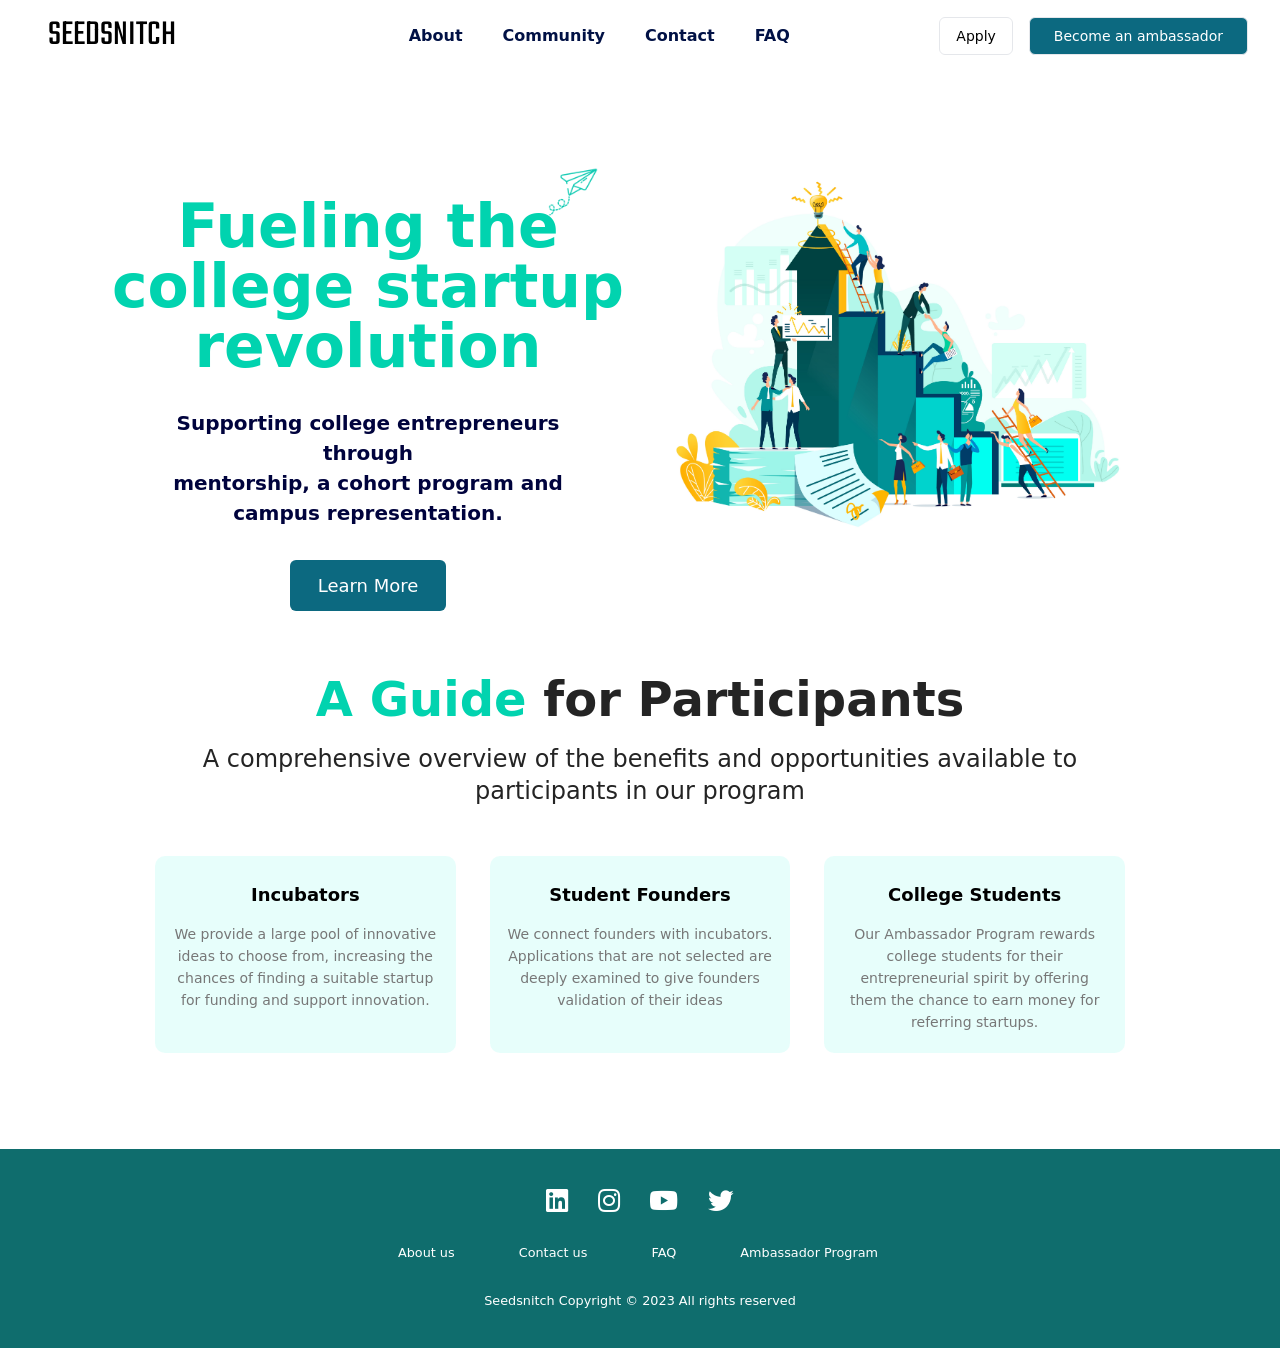
==== index.html @ eabefb3b "backup" ====
<!DOCTYPE html>
<html lang="en">
  <head>
    <link rel="icon" type="image/x-icon" href="../img/favicon.ico.png" />

    <meta charset="UTF-8" />
    <meta http-equiv="X-UA-Compatible" content="IE=edge" />
    <meta name="viewport" content="width=device-width, initial-scale=1.0" />
    <link rel="preconnect" href="https://fonts.googleapis.com" />
    <link
      href="https://fonts.googleapis.com/css2?family=Teko:wght@400;500;600&display=swap"
      rel="stylesheet"
    />
    <link rel="preconnect" href="https://fonts.gstatic.com" crossorigin />
    <link
      href="https://fonts.googleapis.com/css2?family=Merriweather:wght@400;700&display=swap"
      rel="stylesheet"
    />
    <link
      rel="stylesheet"
      href="https://cdnjs.cloudflare.com/ajax/libs/font-awesome/5.15.1/css/all.min.css"
      integrity="sha512-+4zCK9k+qNFUR5X+cKL9EIR+ZOhtIloNl9GIKS57V1MyNsYpYcUrUeQc9vNfzsWfV28IaLL3i96P9sdNyeRssA=="
      crossorigin="anonymous"
    />
    <link
      rel="stylesheet"
      href="https://maxcdn.bootstrapcdn.com/font-awesome/4.4.0/css/font-awesome.min.css"
    />
    <link
      rel="stylesheet"
      href="https://cdnjs.cloudflare.com/ajax/libs/font-awesome/5.15.1/css/all.min.css"
      integrity="sha512-+4zCK9k+qNFUR5X+cKL9EIR+ZOhtIloNl9GIKS57V1MyNsYpYcUrUeQc9vNfzsWfV28IaLL3i96P9sdNyeRssA=="
      crossorigin="anonymous"
    />
    <link rel="stylesheet" href="./css/main.css" />
    <title>Home | Seedsnitch</title>
  </head>

  <body class="bg-white">
    <nav
      class="bg-transparent px-4 flex items-center justify-between pt-4 pb-4 mx-auto fixed top-0 left-0 right-0 z-50 text-textBlue font-[600]"
      id="navbar"
    >
      <div class="max-w-1/3">
        <a href="#">
          <h1 class="font-title pl-8 text-4xl text-black font-normal">
            SEEDSNITCH
          </h1>
        </a>
      </div>
      <div
        class="hidden container ml-6 flex-row items-center justify-center space-x-10 md:flex max-w-1/3"
      >
        <a href="./pages/about.html" class="link">About</a>
        <a href="#" class="link">Community</a>
        <a href="./pages/contact.html" class="link">Contact</a>
        <a href="./pages/faq.html" class="link">FAQ</a>
      </div>
      <div
        class="max-w-1/3 hidden items-center justify-end pr-4 font-semibold button-effect space-x-4 md:flex"
      >
        <!-- <button class="rounded-md border border-black  px-4 py-1 text-center effect effect-5" id="button">Apply</button> -->
        <a
          href="./pages/apply.html"
          class="cursor-pointer border-gray-200 border flex justify-center items-center font-medium rounded-md hover:bg-accent text-black text-xs shrink-0 py-2 px-2 md:py-2 md:px-4 md:text-sm"
        >
          Apply
        </a>
        <a
          class="cursor-pointer flex justify-center items-center font-medium rounded-md border bg-[#0C6980] text-white hover:bg-[#084352] hover:text-white text-xs shrink-0 py-2 px-3 md:py-2 md:px-6 md:text-sm"
          href="./pages/ambassador.html"
        >
          Become an ambassador
        </a>
      </div>
      <div class="md:hidden w-1/2 flex items-center justify-end">
        <button
          id="menu-btn"
          class="block hamburger md:hidden focus:outline-none"
        >
          <span class="hamburger-top"></span>
          <span class="hamburger-middle"></span>
          <span class="hamburger-bottom"></span>
        </button>
      </div>
      <div class="md:hidden" class="">
        <div
          id="menu"
          class="absolute flex-col items-center hidden self-end py-4 mt-10 space-y-4 font-bold sm:w-min-3xl sm:self-center px-8 right-6 drop-shadow-md text-black bg-slate-50"
        >
          <a href="./pages/about.html" class="font-normal px-3">About</a>
          <a href="#" class="font-normal px-3">Community</a>
          <a href="./pages/contact.html" class="font-normal px-3">Contact</a>
          <a href="./pages/faq.html" class="font-normal px-3">FAQ</a>
          <a href="./pages/apply.html" class="font-bold text-darkBlue px-3">
            Apply
          </a>
          <a
            href="./pages/ambassador.html"
            class="font-bold text-darkBlue px-3"
          >
            Become an <br />
            ambassador
          </a>
        </div>
      </div>
    </nav>
    <!-- Intro Section -->
    <section
      id="intro"
      class="hidden h-auto w-screen overflow-hidden md:flex justify-between flex-row mt-24 px-24 mb-6 text-left"
    >
      <div
        class="w-1/2 space-y-8 flex flex-col justify-center items-center pt-20 text-center"
        id="intro-text"
      >
        <div
          class="text-3xl pt-5 md:max-w-3xl text-accent md:text-6xl md:font-bold lg:font-black"
          id="intro-text"
        >
          <span class="mt-64 relative">
            Fueling the college startup revolution
            <img
              src="img/icon.png"
              class="w-[50px] absolute -right-14 -top-6"
            />
          </span>
        </div>
        <div class="max-w-md text-medBlue font-semibold text-[20px]">
          <p>
            Supporting college entrepreneurs through <br />
            mentorship, a cohort program and <br />campus representation.
          </p>
        </div>
        <div>
          <a href="./pages/about.html">
            <button
              class="text-white bg-[#0C6980] rounded-md py-3 px-7 text-[18px] hover:bg-[#084352]"
            >
              Learn More
            </button></a
          >
        </div>
      </div>
      <div class="w-1/2 flex flex-row items-center justify-end p-8">
        <img src="img/2.jpg" class="object-cover" alt="" />
        <!-- <img src="img/test.png" class="object-cover" alt="" /> -->
      </div>
    </section>
    <section id="intro2" class="w-screen h-fit mb-6 block md:hidden">
      <div
        class="w-full h-fit space-y-12 py-12 flex flex-col items-center justify-center mt-28 rounded-xl z-10"
      >
        <div
          class="container text-center text-accent text-5xl font-[800] flex flex-col justify-center"
          id="intro-text"
        >
          <span class=""> Fueling the college startup revolution</span>
        </div>
        <div class="text-medBlue font-bold text-center text-[20px]">
          <p>
            Supporting college entrepreneurs through <br />
            mentorship, a cohort program and <br />campus representation.
          </p>
        </div>
        <div>
          <a href="./pages/about.html">
            <button
              class="text-white bg-[#0C6980] rounded-md py-2 px-8 mt-4 text-[16px] hover:bg-[#084352]"
            >
              Learn More
            </button></a
          >
        </div>
        <img src="./img/cover.jpg" class="-z-10" id="index-img" alt="" />
      </div>
      <!-- <div class="w-full mt-16">
      <img src="img/2.jpg" class="w-full h-auto" alt="">
    </div> -->
    </section>
    <section>
      <div
        class="w-full mx-auto h-auto flex flex-col items-center justify-center px-10 md:px-6 md:mb-12 mb-6 mt-16"
      >
        <h2 class="font-bold text-center text-4xl md:text-5xl pb-2 text-accent">
          A Guide <span class="text-[#242424]">for Participants</span>
        </h2>
        <h2
          class="font-light text-2xl md:max-w-4xl text-center my-3 md:font-normal text-[#242424]"
        >
          A comprehensive overview of the benefits and opportunities available
          to participants in our program
        </h2>
        <div class="index-row flex flex-col md:flex-row container">
          <div class="course-col">
            <h3>Incubators</h3>
            <p>
              We provide a large pool of innovative ideas to choose from,
              increasing the chances of finding a suitable startup for funding
              and support innovation.
            </p>
          </div>
          <div class="course-col">
            <h3>Student Founders</h3>
            <p>
              We connect founders with incubators. Applications that are not
              selected are deeply examined to give founders validation of their
              ideas
            </p>
          </div>
          <div class="course-col">
            <h3>College Students</h3>
            <p>
              Our Ambassador Program rewards college students for their
              entrepreneurial spirit by offering them the chance to earn money
              for referring startups.
            </p>
          </div>
        </div>
      </div>
    </section>
    <footer class="bg-[#0f6d6d] text-white py-2 static bottom-0 left-0 w-full">
      <div class="footer">
        <div class="row">
          <a href="#" id="linkedin"><i class="fab fa-linkedin"></i></a>
          <a href="#" id="instagram"><i class="fab fa-instagram"></i></a>
          <a href="#" id="youtube"><i class="fab fa-youtube"></i></a>
          <a href="#" id="twitter"><i class="fab fa-twitter"></i></a>
        </div>

        <div class="row">
          <ul>
            <li><a href="/pages/about.html">About us</a></li>
            <li><a href="/pages/contact.html">Contact us</a></li>
            <li><a href="/pages/faq.html">FAQ</a></li>
            <li><a href="/pages/ambassador.html">Ambassador Program </a></li>
          </ul>
        </div>

        <div class="row">Seedsnitch Copyright © 2023 All rights reserved</div>
      </div>
    </footer>
  </body>
  <script src="./js/scripts.js"></script>
</html>
---- css/main.css ----
@import url("https://fonts.googleapis.com/css2?family=Inter:wght@100;300;400;500;700&display=swap");

@import url("https://fonts.googleapis.com/css2?family=Teko:wght@400;500;600&display=swap");

/*
! tailwindcss v3.2.4 | MIT License | https://tailwindcss.com
*/

/*
1. Prevent padding and border from affecting element width. (https://github.com/mozdevs/cssremedy/issues/4)
2. Allow adding a border to an element by just adding a border-width. (https://github.com/tailwindcss/tailwindcss/pull/116)
*/

*,
::before,
::after {
  box-sizing: border-box;
  /* 1 */
  border-width: 0;
  /* 2 */
  border-style: solid;
  /* 2 */
  border-color: #e5e7eb;
  /* 2 */
}

::before,
::after {
  --tw-content: '';
}

/*
1. Use a consistent sensible line-height in all browsers.
2. Prevent adjustments of font size after orientation changes in iOS.
3. Use a more readable tab size.
4. Use the user's configured `sans` font-family by default.
5. Use the user's configured `sans` font-feature-settings by default.
*/

html {
  line-height: 1.5;
  /* 1 */
  -webkit-text-size-adjust: 100%;
  /* 2 */
  -moz-tab-size: 4;
  /* 3 */
  -o-tab-size: 4;
     tab-size: 4;
  /* 3 */
  font-family: ui-sans-serif, system-ui, -apple-system, BlinkMacSystemFont, "Segoe UI", Roboto, "Helvetica Neue", Arial, "Noto Sans", sans-serif, "Apple Color Emoji", "Segoe UI Emoji", "Segoe UI Symbol", "Noto Color Emoji";
  /* 4 */
  font-feature-settings: normal;
  /* 5 */
}

/*
1. Remove the margin in all browsers.
2. Inherit line-height from `html` so users can set them as a class directly on the `html` element.
*/

body {
  margin: 0;
  /* 1 */
  line-height: inherit;
  /* 2 */
}

/*
1. Add the correct height in Firefox.
2. Correct the inheritance of border color in Firefox. (https://bugzilla.mozilla.org/show_bug.cgi?id=190655)
3. Ensure horizontal rules are visible by default.
*/

hr {
  height: 0;
  /* 1 */
  color: inherit;
  /* 2 */
  border-top-width: 1px;
  /* 3 */
}

/*
Add the correct text decoration in Chrome, Edge, and Safari.
*/

abbr:where([title]) {
  -webkit-text-decoration: underline dotted;
          text-decoration: underline dotted;
}

/*
Remove the default font size and weight for headings.
*/

h1,
h2,
h3,
h4,
h5,
h6 {
  font-size: inherit;
  font-weight: inherit;
}

/*
Reset links to optimize for opt-in styling instead of opt-out.
*/

a {
  color: inherit;
  text-decoration: inherit;
}

/*
Add the correct font weight in Edge and Safari.
*/

b,
strong {
  font-weight: bolder;
}

/*
1. Use the user's configured `mono` font family by default.
2. Correct the odd `em` font sizing in all browsers.
*/

code,
kbd,
samp,
pre {
  font-family: ui-monospace, SFMono-Regular, Menlo, Monaco, Consolas, "Liberation Mono", "Courier New", monospace;
  /* 1 */
  font-size: 1em;
  /* 2 */
}

/*
Add the correct font size in all browsers.
*/

small {
  font-size: 80%;
}

/*
Prevent `sub` and `sup` elements from affecting the line height in all browsers.
*/

sub,
sup {
  font-size: 75%;
  line-height: 0;
  position: relative;
  vertical-align: baseline;
}

sub {
  bottom: -0.25em;
}

sup {
  top: -0.5em;
}

/*
1. Remove text indentation from table contents in Chrome and Safari. (https://bugs.chromium.org/p/chromium/issues/detail?id=999088, https://bugs.webkit.org/show_bug.cgi?id=201297)
2. Correct table border color inheritance in all Chrome and Safari. (https://bugs.chromium.org/p/chromium/issues/detail?id=935729, https://bugs.webkit.org/show_bug.cgi?id=195016)
3. Remove gaps between table borders by default.
*/

table {
  text-indent: 0;
  /* 1 */
  border-color: inherit;
  /* 2 */
  border-collapse: collapse;
  /* 3 */
}

/*
1. Change the font styles in all browsers.
2. Remove the margin in Firefox and Safari.
3. Remove default padding in all browsers.
*/

button,
input,
optgroup,
select,
textarea {
  font-family: inherit;
  /* 1 */
  font-size: 100%;
  /* 1 */
  font-weight: inherit;
  /* 1 */
  line-height: inherit;
  /* 1 */
  color: inherit;
  /* 1 */
  margin: 0;
  /* 2 */
  padding: 0;
  /* 3 */
}

/*
Remove the inheritance of text transform in Edge and Firefox.
*/

button,
select {
  text-transform: none;
}

/*
1. Correct the inability to style clickable types in iOS and Safari.
2. Remove default button styles.
*/

button,
[type='button'],
[type='reset'],
[type='submit'] {
  -webkit-appearance: button;
  /* 1 */
  background-color: transparent;
  /* 2 */
  background-image: none;
  /* 2 */
}

/*
Use the modern Firefox focus style for all focusable elements.
*/

:-moz-focusring {
  outline: auto;
}

/*
Remove the additional `:invalid` styles in Firefox. (https://github.com/mozilla/gecko-dev/blob/2f9eacd9d3d995c937b4251a5557d95d494c9be1/layout/style/res/forms.css#L728-L737)
*/

:-moz-ui-invalid {
  box-shadow: none;
}

/*
Add the correct vertical alignment in Chrome and Firefox.
*/

progress {
  vertical-align: baseline;
}

/*
Correct the cursor style of increment and decrement buttons in Safari.
*/

::-webkit-inner-spin-button,
::-webkit-outer-spin-button {
  height: auto;
}

/*
1. Correct the odd appearance in Chrome and Safari.
2. Correct the outline style in Safari.
*/

[type='search'] {
  -webkit-appearance: textfield;
  /* 1 */
  outline-offset: -2px;
  /* 2 */
}

/*
Remove the inner padding in Chrome and Safari on macOS.
*/

::-webkit-search-decoration {
  -webkit-appearance: none;
}

/*
1. Correct the inability to style clickable types in iOS and Safari.
2. Change font properties to `inherit` in Safari.
*/

::-webkit-file-upload-button {
  -webkit-appearance: button;
  /* 1 */
  font: inherit;
  /* 2 */
}

/*
Add the correct display in Chrome and Safari.
*/

summary {
  display: list-item;
}

/*
Removes the default spacing and border for appropriate elements.
*/

blockquote,
dl,
dd,
h1,
h2,
h3,
h4,
h5,
h6,
hr,
figure,
p,
pre {
  margin: 0;
}

fieldset {
  margin: 0;
  padding: 0;
}

legend {
  padding: 0;
}

ol,
ul,
menu {
  list-style: none;
  margin: 0;
  padding: 0;
}

/*
Prevent resizing textareas horizontally by default.
*/

textarea {
  resize: vertical;
}

/*
1. Reset the default placeholder opacity in Firefox. (https://github.com/tailwindlabs/tailwindcss/issues/3300)
2. Set the default placeholder color to the user's configured gray 400 color.
*/

input::-moz-placeholder, textarea::-moz-placeholder {
  opacity: 1;
  /* 1 */
  color: #9ca3af;
  /* 2 */
}

input::placeholder,
textarea::placeholder {
  opacity: 1;
  /* 1 */
  color: #9ca3af;
  /* 2 */
}

/*
Set the default cursor for buttons.
*/

button,
[role="button"] {
  cursor: pointer;
}

/*
Make sure disabled buttons don't get the pointer cursor.
*/

:disabled {
  cursor: default;
}

/*
1. Make replaced elements `display: block` by default. (https://github.com/mozdevs/cssremedy/issues/14)
2. Add `vertical-align: middle` to align replaced elements more sensibly by default. (https://github.com/jensimmons/cssremedy/issues/14#issuecomment-634934210)
   This can trigger a poorly considered lint error in some tools but is included by design.
*/

img,
svg,
video,
canvas,
audio,
iframe,
embed,
object {
  display: block;
  /* 1 */
  vertical-align: middle;
  /* 2 */
}

/*
Constrain images and videos to the parent width and preserve their intrinsic aspect ratio. (https://github.com/mozdevs/cssremedy/issues/14)
*/

img,
video {
  max-width: 100%;
  height: auto;
}

/* Make elements with the HTML hidden attribute stay hidden by default */

[hidden] {
  display: none;
}

*, ::before, ::after{
  --tw-border-spacing-x: 0;
  --tw-border-spacing-y: 0;
  --tw-translate-x: 0;
  --tw-translate-y: 0;
  --tw-rotate: 0;
  --tw-skew-x: 0;
  --tw-skew-y: 0;
  --tw-scale-x: 1;
  --tw-scale-y: 1;
  --tw-pan-x:  ;
  --tw-pan-y:  ;
  --tw-pinch-zoom:  ;
  --tw-scroll-snap-strictness: proximity;
  --tw-ordinal:  ;
  --tw-slashed-zero:  ;
  --tw-numeric-figure:  ;
  --tw-numeric-spacing:  ;
  --tw-numeric-fraction:  ;
  --tw-ring-inset:  ;
  --tw-ring-offset-width: 0px;
  --tw-ring-offset-color: #fff;
  --tw-ring-color: rgb(59 130 246 / 0.5);
  --tw-ring-offset-shadow: 0 0 #0000;
  --tw-ring-shadow: 0 0 #0000;
  --tw-shadow: 0 0 #0000;
  --tw-shadow-colored: 0 0 #0000;
  --tw-blur:  ;
  --tw-brightness:  ;
  --tw-contrast:  ;
  --tw-grayscale:  ;
  --tw-hue-rotate:  ;
  --tw-invert:  ;
  --tw-saturate:  ;
  --tw-sepia:  ;
  --tw-drop-shadow:  ;
  --tw-backdrop-blur:  ;
  --tw-backdrop-brightness:  ;
  --tw-backdrop-contrast:  ;
  --tw-backdrop-grayscale:  ;
  --tw-backdrop-hue-rotate:  ;
  --tw-backdrop-invert:  ;
  --tw-backdrop-opacity:  ;
  --tw-backdrop-saturate:  ;
  --tw-backdrop-sepia:  ;
}

::backdrop{
  --tw-border-spacing-x: 0;
  --tw-border-spacing-y: 0;
  --tw-translate-x: 0;
  --tw-translate-y: 0;
  --tw-rotate: 0;
  --tw-skew-x: 0;
  --tw-skew-y: 0;
  --tw-scale-x: 1;
  --tw-scale-y: 1;
  --tw-pan-x:  ;
  --tw-pan-y:  ;
  --tw-pinch-zoom:  ;
  --tw-scroll-snap-strictness: proximity;
  --tw-ordinal:  ;
  --tw-slashed-zero:  ;
  --tw-numeric-figure:  ;
  --tw-numeric-spacing:  ;
  --tw-numeric-fraction:  ;
  --tw-ring-inset:  ;
  --tw-ring-offset-width: 0px;
  --tw-ring-offset-color: #fff;
  --tw-ring-color: rgb(59 130 246 / 0.5);
  --tw-ring-offset-shadow: 0 0 #0000;
  --tw-ring-shadow: 0 0 #0000;
  --tw-shadow: 0 0 #0000;
  --tw-shadow-colored: 0 0 #0000;
  --tw-blur:  ;
  --tw-brightness:  ;
  --tw-contrast:  ;
  --tw-grayscale:  ;
  --tw-hue-rotate:  ;
  --tw-invert:  ;
  --tw-saturate:  ;
  --tw-sepia:  ;
  --tw-drop-shadow:  ;
  --tw-backdrop-blur:  ;
  --tw-backdrop-brightness:  ;
  --tw-backdrop-contrast:  ;
  --tw-backdrop-grayscale:  ;
  --tw-backdrop-hue-rotate:  ;
  --tw-backdrop-invert:  ;
  --tw-backdrop-opacity:  ;
  --tw-backdrop-saturate:  ;
  --tw-backdrop-sepia:  ;
}

.container{
  width: 100%;
}

@media (min-width: 640px){
  .container{
    max-width: 640px;
  }
}

@media (min-width: 768px){
  .container{
    max-width: 768px;
  }
}

@media (min-width: 1024px){
  .container{
    max-width: 1024px;
  }
}

@media (min-width: 1280px){
  .container{
    max-width: 1280px;
  }
}

@media (min-width: 1536px){
  .container{
    max-width: 1536px;
  }
}

.static{
  position: static;
}

.fixed{
  position: fixed;
}

.absolute{
  position: absolute;
}

.relative{
  position: relative;
}

.top-0{
  top: 0px;
}

.left-0{
  left: 0px;
}

.right-0{
  right: 0px;
}

.right-6{
  right: 1.5rem;
}

.-right-14{
  right: -3.5rem;
}

.-top-6{
  top: -1.5rem;
}

.bottom-0{
  bottom: 0px;
}

.-left-64{
  left: -16rem;
}

.top-2{
  top: 0.5rem;
}

.-right-64{
  right: -16rem;
}

.right-4{
  right: 1rem;
}

.z-50{
  z-index: 50;
}

.z-10{
  z-index: 10;
}

.-z-10{
  z-index: -10;
}

.mx-auto{
  margin-left: auto;
  margin-right: auto;
}

.my-3{
  margin-top: 0.75rem;
  margin-bottom: 0.75rem;
}

.my-4{
  margin-top: 1rem;
  margin-bottom: 1rem;
}

.-mx-3{
  margin-left: -0.75rem;
  margin-right: -0.75rem;
}

.ml-6{
  margin-left: 1.5rem;
}

.mt-10{
  margin-top: 2.5rem;
}

.mt-24{
  margin-top: 6rem;
}

.mb-6{
  margin-bottom: 1.5rem;
}

.mt-64{
  margin-top: 16rem;
}

.mt-28{
  margin-top: 7rem;
}

.mt-4{
  margin-top: 1rem;
}

.mt-16{
  margin-top: 4rem;
}

.mt-20{
  margin-top: 5rem;
}

.mb-12{
  margin-bottom: 3rem;
}

.ml-10{
  margin-left: 2.5rem;
}

.mb-8{
  margin-bottom: 2rem;
}

.mb-2{
  margin-bottom: 0.5rem;
}

.mb-3{
  margin-bottom: 0.75rem;
}

.mt-8{
  margin-top: 2rem;
}

.mb-20{
  margin-bottom: 5rem;
}

.mb-4{
  margin-bottom: 1rem;
}

.block{
  display: block;
}

.flex{
  display: flex;
}

.hidden{
  display: none;
}

.h-auto{
  height: auto;
}

.h-fit{
  height: -moz-fit-content;
  height: fit-content;
}

.h-\[auto\]{
  height: auto;
}

.h-full{
  height: 100%;
}

.h-px{
  height: 1px;
}

.h-\[400px\]{
  height: 400px;
}

.w-1\/2{
  width: 50%;
}

.w-screen{
  width: 100vw;
}

.w-\[50px\]{
  width: 50px;
}

.w-full{
  width: 100%;
}

.w-2\/3{
  width: 66.666667%;
}

.w-\[600px\]{
  width: 600px;
}

.w-\[300px\]{
  width: 300px;
}

.w-60{
  width: 15rem;
}

.w-64{
  width: 16rem;
}

.w-44{
  width: 11rem;
}

.w-\[180px\]{
  width: 180px;
}

.max-w-md{
  max-width: 28rem;
}

.max-w-\[600px\]{
  max-width: 600px;
}

.max-w-lg{
  max-width: 32rem;
}

.max-w-2xl{
  max-width: 42rem;
}

.shrink-0{
  flex-shrink: 0;
}

.transform{
  transform: translate(var(--tw-translate-x), var(--tw-translate-y)) rotate(var(--tw-rotate)) skewX(var(--tw-skew-x)) skewY(var(--tw-skew-y)) scaleX(var(--tw-scale-x)) scaleY(var(--tw-scale-y));
}

.cursor-pointer{
  cursor: pointer;
}

.resize-none{
  resize: none;
}

.appearance-none{
  -webkit-appearance: none;
     -moz-appearance: none;
          appearance: none;
}

.flex-row{
  flex-direction: row;
}

.flex-row-reverse{
  flex-direction: row-reverse;
}

.flex-col{
  flex-direction: column;
}

.flex-wrap{
  flex-wrap: wrap;
}

.items-start{
  align-items: flex-start;
}

.items-center{
  align-items: center;
}

.justify-start{
  justify-content: flex-start;
}

.justify-end{
  justify-content: flex-end;
}

.justify-center{
  justify-content: center;
}

.justify-between{
  justify-content: space-between;
}

.justify-evenly{
  justify-content: space-evenly;
}

.gap-6{
  gap: 1.5rem;
}

.gap-4{
  gap: 1rem;
}

.gap-x-8{
  -moz-column-gap: 2rem;
       column-gap: 2rem;
}

.space-x-10 > :not([hidden]) ~ :not([hidden]){
  --tw-space-x-reverse: 0;
  margin-right: calc(2.5rem * var(--tw-space-x-reverse));
  margin-left: calc(2.5rem * calc(1 - var(--tw-space-x-reverse)));
}

.space-x-4 > :not([hidden]) ~ :not([hidden]){
  --tw-space-x-reverse: 0;
  margin-right: calc(1rem * var(--tw-space-x-reverse));
  margin-left: calc(1rem * calc(1 - var(--tw-space-x-reverse)));
}

.space-y-4 > :not([hidden]) ~ :not([hidden]){
  --tw-space-y-reverse: 0;
  margin-top: calc(1rem * calc(1 - var(--tw-space-y-reverse)));
  margin-bottom: calc(1rem * var(--tw-space-y-reverse));
}

.space-y-8 > :not([hidden]) ~ :not([hidden]){
  --tw-space-y-reverse: 0;
  margin-top: calc(2rem * calc(1 - var(--tw-space-y-reverse)));
  margin-bottom: calc(2rem * var(--tw-space-y-reverse));
}

.space-y-12 > :not([hidden]) ~ :not([hidden]){
  --tw-space-y-reverse: 0;
  margin-top: calc(3rem * calc(1 - var(--tw-space-y-reverse)));
  margin-bottom: calc(3rem * var(--tw-space-y-reverse));
}

.space-y-3 > :not([hidden]) ~ :not([hidden]){
  --tw-space-y-reverse: 0;
  margin-top: calc(0.75rem * calc(1 - var(--tw-space-y-reverse)));
  margin-bottom: calc(0.75rem * var(--tw-space-y-reverse));
}

.self-end{
  align-self: flex-end;
}

.overflow-hidden{
  overflow: hidden;
}

.rounded-md{
  border-radius: 0.375rem;
}

.rounded-xl{
  border-radius: 0.75rem;
}

.rounded{
  border-radius: 0.25rem;
}

.border{
  border-width: 1px;
}

.border-0{
  border-width: 0px;
}

.border-b-\[2px\]{
  border-bottom-width: 2px;
}

.border-t{
  border-top-width: 1px;
}

.border-black{
  --tw-border-opacity: 1;
  border-color: rgb(0 0 0 / var(--tw-border-opacity));
}

.border-gray-200{
  --tw-border-opacity: 1;
  border-color: rgb(229 231 235 / var(--tw-border-opacity));
}

.border-\[\#01c0c4\]{
  --tw-border-opacity: 1;
  border-color: rgb(1 192 196 / var(--tw-border-opacity));
}

.border-b-slate-200{
  --tw-border-opacity: 1;
  border-bottom-color: rgb(226 232 240 / var(--tw-border-opacity));
}

.border-t-gray-100{
  --tw-border-opacity: 1;
  border-top-color: rgb(243 244 246 / var(--tw-border-opacity));
}

.border-b-gray-100{
  --tw-border-opacity: 1;
  border-bottom-color: rgb(243 244 246 / var(--tw-border-opacity));
}

.bg-white{
  --tw-bg-opacity: 1;
  background-color: rgb(255 255 255 / var(--tw-bg-opacity));
}

.bg-transparent{
  background-color: transparent;
}

.bg-\[\#0C6980\]{
  --tw-bg-opacity: 1;
  background-color: rgb(12 105 128 / var(--tw-bg-opacity));
}

.bg-slate-50{
  --tw-bg-opacity: 1;
  background-color: rgb(248 250 252 / var(--tw-bg-opacity));
}

.bg-\[\#0f6d6d\]{
  --tw-bg-opacity: 1;
  background-color: rgb(15 109 109 / var(--tw-bg-opacity));
}

.bg-\[\#f8f8f8\]{
  --tw-bg-opacity: 1;
  background-color: rgb(248 248 248 / var(--tw-bg-opacity));
}

.bg-\[\#242424\]{
  --tw-bg-opacity: 1;
  background-color: rgb(36 36 36 / var(--tw-bg-opacity));
}

.bg-gray-100{
  --tw-bg-opacity: 1;
  background-color: rgb(243 244 246 / var(--tw-bg-opacity));
}

.bg-accent{
  --tw-bg-opacity: 1;
  background-color: rgb(1 211 175 / var(--tw-bg-opacity));
}

.object-contain{
  -o-object-fit: contain;
     object-fit: contain;
}

.object-cover{
  -o-object-fit: cover;
     object-fit: cover;
}

.object-right{
  -o-object-position: right;
     object-position: right;
}

.p-8{
  padding: 2rem;
}

.p-4{
  padding: 1rem;
}

.p-2{
  padding: 0.5rem;
}

.px-4{
  padding-left: 1rem;
  padding-right: 1rem;
}

.py-1{
  padding-top: 0.25rem;
  padding-bottom: 0.25rem;
}

.py-2{
  padding-top: 0.5rem;
  padding-bottom: 0.5rem;
}

.px-2{
  padding-left: 0.5rem;
  padding-right: 0.5rem;
}

.px-3{
  padding-left: 0.75rem;
  padding-right: 0.75rem;
}

.py-4{
  padding-top: 1rem;
  padding-bottom: 1rem;
}

.px-8{
  padding-left: 2rem;
  padding-right: 2rem;
}

.px-24{
  padding-left: 6rem;
  padding-right: 6rem;
}

.py-3{
  padding-top: 0.75rem;
  padding-bottom: 0.75rem;
}

.px-7{
  padding-left: 1.75rem;
  padding-right: 1.75rem;
}

.py-12{
  padding-top: 3rem;
  padding-bottom: 3rem;
}

.px-6{
  padding-left: 1.5rem;
  padding-right: 1.5rem;
}

.py-10{
  padding-top: 2.5rem;
  padding-bottom: 2.5rem;
}

.py-6{
  padding-top: 1.5rem;
  padding-bottom: 1.5rem;
}

.px-10{
  padding-left: 2.5rem;
  padding-right: 2.5rem;
}

.pt-4{
  padding-top: 1rem;
}

.pb-4{
  padding-bottom: 1rem;
}

.pl-8{
  padding-left: 2rem;
}

.pr-4{
  padding-right: 1rem;
}

.pt-36{
  padding-top: 9rem;
}

.pt-5{
  padding-top: 1.25rem;
}

.pb-2{
  padding-bottom: 0.5rem;
}

.pt-6{
  padding-top: 1.5rem;
}

.pb-3{
  padding-bottom: 0.75rem;
}

.pb-12{
  padding-bottom: 3rem;
}

.pt-20{
  padding-top: 5rem;
}

.text-left{
  text-align: left;
}

.text-center{
  text-align: center;
}

.font-title{
  font-family: Teko;
}

.text-4xl{
  font-size: 2.25rem;
  line-height: 2.5rem;
}

.text-xs{
  font-size: 0.75rem;
  line-height: 1rem;
}

.text-3xl{
  font-size: 1.875rem;
  line-height: 2.25rem;
}

.text-\[20px\]{
  font-size: 20px;
}

.text-\[18px\]{
  font-size: 18px;
}

.text-5xl{
  font-size: 3rem;
  line-height: 1;
}

.text-\[16px\]{
  font-size: 16px;
}

.text-2xl{
  font-size: 1.5rem;
  line-height: 2rem;
}

.text-\[1em\]{
  font-size: 1em;
}

.text-\[40px\]{
  font-size: 40px;
}

.font-\[600\]{
  font-weight: 600;
}

.font-normal{
  font-weight: 400;
}

.font-semibold{
  font-weight: 600;
}

.font-medium{
  font-weight: 500;
}

.font-bold{
  font-weight: 700;
}

.font-\[800\]{
  font-weight: 800;
}

.font-light{
  font-weight: 300;
}

.font-\[400\]{
  font-weight: 400;
}

.uppercase{
  text-transform: uppercase;
}

.leading-relaxed{
  line-height: 1.625;
}

.leading-tight{
  line-height: 1.25;
}

.tracking-wide{
  letter-spacing: 0.025em;
}

.text-textBlue{
  --tw-text-opacity: 1;
  color: rgb(1 17 69 / var(--tw-text-opacity));
}

.text-black{
  --tw-text-opacity: 1;
  color: rgb(0 0 0 / var(--tw-text-opacity));
}

.text-white{
  --tw-text-opacity: 1;
  color: rgb(255 255 255 / var(--tw-text-opacity));
}

.text-darkBlue{
  --tw-text-opacity: 1;
  color: rgb(1 16 76 / var(--tw-text-opacity));
}

.text-accent{
  --tw-text-opacity: 1;
  color: rgb(1 211 175 / var(--tw-text-opacity));
}

.text-medBlue{
  --tw-text-opacity: 1;
  color: rgb(0 3 61 / var(--tw-text-opacity));
}

.text-\[\#242424\]{
  --tw-text-opacity: 1;
  color: rgb(36 36 36 / var(--tw-text-opacity));
}

.shadow{
  --tw-shadow: 0 1px 3px 0 rgb(0 0 0 / 0.1), 0 1px 2px -1px rgb(0 0 0 / 0.1);
  --tw-shadow-colored: 0 1px 3px 0 var(--tw-shadow-color), 0 1px 2px -1px var(--tw-shadow-color);
  box-shadow: var(--tw-ring-offset-shadow, 0 0 #0000), var(--tw-ring-shadow, 0 0 #0000), var(--tw-shadow);
}

.drop-shadow-md{
  --tw-drop-shadow: drop-shadow(0 4px 3px rgb(0 0 0 / 0.07)) drop-shadow(0 2px 2px rgb(0 0 0 / 0.06));
  filter: var(--tw-blur) var(--tw-brightness) var(--tw-contrast) var(--tw-grayscale) var(--tw-hue-rotate) var(--tw-invert) var(--tw-saturate) var(--tw-sepia) var(--tw-drop-shadow);
}

a {
  transition: 0.5ms ease-in;
}

html {
  scroll-behavior: smooth;
}

#button-apply:hover {
  /* hover:bg-lightBlue hover:border-b-[5px] border-b-transparent */
  background: #2600fe;
  border-bottom: 5px transparent;
}

.button-container {
  border-radius: 5px;
}

#button-apply {
  border-radius: 5px;
}

@keyframes bounce {
  0% {
    /* translate: 1px; */
    transform: translateY(0);
  }

  25% {
    transform: translateY(5px);
  }

  50% {
    transform: translateY(0px);
  }

  75% {
    transform: translateY(5px);
  }

  100% {
    transform: translateY(0px);
  }
}

/* code for hamburger */

.hamburger {
  cursor: pointer;
  width: 24px;
  height: 24px;
  transition: all 0.25s;
  position: relative;
  /* background: #000; */
}

.hamburger-top,
.hamburger-middle,
.hamburger-bottom {
  position: absolute;
  top: 0;
  left: 0px;
  width: 24px;
  height: 2px;
  background: #000;
  transform: rotate(0);
  transition: all 0.5s;
}

.hamburger-middle {
  transform: translateY(7px);
}

.hamburger-bottom {
  transform: translateY(14px);
}

.open {
  transform: rotate(90deg);
  transform: translateY(0px);
}

.open .hamburger-top {
  transform: rotate(45deg) translateY(6px) translate(6px);
}

.open .hamburger-middle {
  display: none;
}

.open .hamburger-bottom {
  transform: rotate(-45deg) translateY(6px) translate(-6px);
}

:root {
  --surface-color: #fff;
  --curve: 40;
}

.link {
  transition: border 0.1s ease;
}

.link:hover {
  border-bottom: 2px solid #01c0c4;
  font-weight: 660;
}

:root {
  --red: hsl(0, 78%, 62%);
  --cyan: hsl(180, 62%, 55%);
  --orange: hsl(34, 97%, 64%);
  --blue: hsl(212, 86%, 64%);
  --varyDarkBlue: hsl(234, 12%, 34%);
  --grayishBlue: hsl(233, 7%, 76%);
  --veryLightGray: hsl(0, 0%, 98%);
  --weight1: 200;
  --weight2: 400;
  --weight3: 600;
}

.attribution {
  font-size: 11px;
  text-align: center;
}

.attribution a {
  color: hsl(228, 45%, 44%);
}

/* 
h1:first-of-type {
  font-weight: var(--weight1);
  color: var(--varyDarkBlue);
}

h1:last-of-type {
  color: var(--varyDarkBlue);
}

@media (max-width: 400px) {
  h1 {
    font-size: 1.5rem;
  }
} */

.header {
  text-align: center;
  line-height: 0.8;
  margin-bottom: 50px;
  margin-top: 100px;
}

.header p {
  margin: 0 auto;
  line-height: 2;
  color: var(--grayishBlue);
}

.box p {
  margin-top: 5px;
  color: var(--grayishBlue);
}

.form {
  box-shadow: 10px 30px 40px -20px var(--grayishBlue);
}

.box:hover {
  box-shadow: 0px 30px 40px -20px var(--varyDarkBlue);
}

.box {
  border-radius: 5px;
  box-shadow: 0px 30px 40px -20px var(--grayishBlue);
  padding: 12px;
  text-align: center;
  transition: box-shadow 0.3s ease-out;
  margin: 20px;
}

.box2 {
  box-shadow: 0px 30px 40px -20px var(--grayishBlue);
}

.box-img {
  width: 50px;
  float: right;
}

@media (max-width: 450px) {
  .box {
    height: 200px;
  }
}

@media (max-width: 950px) and (min-width: 450px) {
  .box {
    text-align: center;
    height: 180px;
  }
}

.cyan {
  border-top: 3px solid var(--cyan);
}

.red {
  border-top: 3px solid var(--red);
}

.blue {
  border-top: 3px solid var(--blue);
}

.orange {
  border-top: 3px solid var(--orange);
}

h2 {
  color: var(--varyDarkBlue);
  font-weight: var(--weight3);
}

@media (min-width: 950px) {
  .row1-container {
    display: flex;
    justify-content: center;
    align-items: center;
  }

  .row2-container {
    display: flex;
    justify-content: center;
    align-items: center;
  }

  .box-down {
    position: relative;
    top: 150px;
  }

  .box {
    width: 20%;
  }

  .header p {
    width: 30%;
  }
}

.section-head h1:before {
  content: "";
  width: 60px;
  height: 10px;
  background: blue;
  position: absolute;
  left: 0px;
  bottom: -50px;
  right: 0;
  margin: 0 auto;
}

.container {
  max-width: 970px;
  margin: 0 auto;
}

.faq-heading {
  margin-top: 45px;
  margin-bottom: 15px;
  text-align: center;
  font-weight: 400;
  font-size: 30px;
}

.faq-card {
  border: 1px solid #dce0e8;
  border-radius: 6px;
  padding: 24px 20px;
  margin-bottom: 12px;
  list-style: none;
  position: relative;
  cursor: pointer;
}

.faq-open-icon {
  font-size: 22px;
  position: absolute;
  margin-left: 10px;
  top: 18px;
  right: 24px;
  font-weight: 700;
}

details[open] .faq-open-icon {
  top: 18px;
  right: 24px;
}

details > summary {
  list-style: none;
}

details > summary::-webkit-details-marker {
  display: none;
}

details[open] summary {
  color: #0fcab2;
  font-weight: 500;
}

details[open] .faq-card-spoiler {
  display: inline-block;
  padding-top: 8px;
  color: #8b8b9a;
}

.faq-aftertext {
  text-align: center;
  margin-right: 10px;
  color: #8b8b9a;
}

.card {
  background-image: linear-gradient(
    to right top,
    #0fcab2,
    #00c0c3,
    #00b3cf,
    #00a6d5,
    #1797d3,
    #2291cb,
    #2a8cc2,
    #2f86ba,
    #0b87ad,
    #04879e,
    #20868e,
    #36837e
  );
}

#faq-image {
  width: 500px;
  margin: 30px auto;
}

.faq-content {
  margin-top: 10px;
}

/* code for footer */

.footer {
  /* background: #000; */
  /* position: fixed; */
  /* bottom: 0; */
  /* left: 0; */
  /* width: 100%; */
  padding: 10px 0px;
  text-align: center;
}

.footer .row {
  width: 100%;
  margin: 1% 0%;
  padding: 0.6% 0%;
  /* color: gray; */
  font-size: 0.8em;
}

#linkedin:hover {
  color: rgb(59, 137, 255);
}

#instagram:hover {
  color: violet;
}

#youtube:hover {
  color: red;
}

#twitter:hover {
  color: powderblue;
}

.footer .row a {
  text-decoration: none;
  /* color: gray; */
  transition: 0.5s;
}

.footer .row a:hover {
  color: #fff;
}

.footer .row ul {
  width: 100%;
}

.footer .row ul li {
  display: inline-block;
  margin: 0px 30px;
}

.footer .row a i {
  font-size: 2em;
  margin: 0% 1%;
}

@media (max-width: 720px) {
  .footer {
    text-align: center;
    padding: 5%;
  }

  .footer .row ul li {
    display: block;
    margin: 10px 0px;
    text-align: left;
  }

  .footer .row a i {
    margin: 0% 3%;
  }
}

.navbarColor {
  transition: all 0.1s ease;
  background-color: white;
  border-bottom: 1.2px solid rgb(216, 216, 216);
}

/* form */

/* .color {
  box-shadow: 0px 30px 40px -20px var(--grayishBlue);
  background-image: linear-gradient(
    to bottom,
    #0fcab2,
    #00d2ac,
    #00d9a3,
    #00e097,
    #1ee789
  );
}
.form {
  box-shadow: 0px 30px 40px -20px var(--grayishBlue);
} */

main {
  min-width: 300px;
  max-width: 600px;
  margin: auto;
  position: relative;
  padding: 0 5px;
}

main p {
  font-size: 1em;
  line-height: 1.75em;
  border-top: 3px solid;
  font-weight: 500;
  -o-border-image: linear-gradient(
    to right,
    #0fcab2,
    #51d5aa,
    #78dfa2,
    #9ce99c,
    #bff197
  );
  border-image: linear-gradient(
    to right,
    #0fcab2,
    #51d5aa,
    #78dfa2,
    #9ce99c,
    #bff197
  );
  border-image-slice: 1;
  /* border-width: 2px; */
  margin: 0;
  padding: 20px 20px;
  counter-increment: section;
  position: relative;
  color: #34435e;
}

main p:before {
  content: counter(section);
  position: absolute;
  border-radius: 50%;
  padding: 3px;
  height: 30px;
  width: 30px;
  background-color: #2b444e;
  text-align: center;
  line-height: 1.25em;
  color: #ffffff;
  font-size: 1em;
}

main p:nth-child(odd) {
  border-right: 2px solid;
  /* border-bottom-right-radius: 100px; */
  padding-left: 0;
  border-left: none;
}

main p:nth-child(odd):before {
  right: 0%;
  margin-right: -15px;
  margin-top: 15px;
}

main p:nth-child(even) {
  border-left: 2px solid;
  border-radius: 10px;
  padding-right: 0;
  border-right: none;
}

main p:nth-child(even):before {
  left: 0%;
  margin-left: -15px;
  margin-top: 15px;
}

main p:first-child {
  border-top: none;
  border-left: none;
}

main p:last-child {
  border-bottom: none;
  border-bottom-right-radius: 0;
  border-bottom-left-radius: 0;
}

#service {
  height: -moz-fit-content;
  height: fit-content;
  /* background-color: black; */
  width: 100%;
  padding: 50px 10px;
}

/* 
@media only screen and (max-width: 1170px) {
  #index-img {
    width: 200px;
  }
} */

#more {
  display: none;
}

#more2 {
  display: none;
}

@media (min-width: 768px) {
  #about-container {
    padding: 10px 0;
    background-image: url("../img/pou.jpg");
    background-size: 100% 100%;
    -o-object-fit: fill;
       object-fit: fill;
  }

  #about-container div {
    background: rgba(255, 255, 255, 0.85);
  }

  #about-container form {
    box-shadow: 10px 30px 40px -20px var(--grayishBlue);
  }

  #contact-form {
    box-shadow: 10px 15px 40px -20px var(--grayishBlue);
  }

  #ambassador {
    box-shadow: 10px 15px 40px -20px var(--grayishBlue);
  }
}

input::-webkit-outer-spin-button,
input::-webkit-inner-spin-button {
  -webkit-appearance: none;
  margin: 0;
}

input[type="number"] {
  -moz-appearance: textfield;
}

.course-col h1 {
  font-size: 40px;
  font-weight: 600;
}

.course-col p {
  color: #777;
  font-size: 14px;
  font-weight: 400;
  line-height: 22px;
  text-align: center;
  padding: 5px;
}

.index-row {
  margin-top: 3%;
  display: flex;
  justify-content: space-between;
}

.course-col {
  flex-basis: 31%;
  background-color: #befcf35e;
  border-radius: 10px;
  margin-bottom: 5%;
  padding: 15px 12px;
  box-sizing: border-box;
  transition: 0.5s;
}

.course-col h3 {
  font-size: 18px;
  text-align: center;
  font-weight: 600;
  margin: 10px 0;
}

.course-col:hover {
  box-shadow: 0px 0px 20px 0px rgba(0, 0, 0, 0.2);
}

.hover\:bg-accent:hover{
  --tw-bg-opacity: 1;
  background-color: rgb(1 211 175 / var(--tw-bg-opacity));
}

.hover\:bg-\[\#084352\]:hover{
  --tw-bg-opacity: 1;
  background-color: rgb(8 67 82 / var(--tw-bg-opacity));
}

.hover\:bg-\[\#37a697\]:hover{
  --tw-bg-opacity: 1;
  background-color: rgb(55 166 151 / var(--tw-bg-opacity));
}

.hover\:text-white:hover{
  --tw-text-opacity: 1;
  color: rgb(255 255 255 / var(--tw-text-opacity));
}

.focus\:border-gray-500:focus{
  --tw-border-opacity: 1;
  border-color: rgb(107 114 128 / var(--tw-border-opacity));
}

.focus\:bg-white:focus{
  --tw-bg-opacity: 1;
  background-color: rgb(255 255 255 / var(--tw-bg-opacity));
}

.focus\:outline-none:focus{
  outline: 2px solid transparent;
  outline-offset: 2px;
}

@media (min-width: 640px){
  .sm\:self-center{
    align-self: center;
  }
}

@media (min-width: 768px){
  .md\:absolute{
    position: absolute;
  }

  .md\:top-0{
    top: 0px;
  }

  .md\:mb-12{
    margin-bottom: 3rem;
  }

  .md\:mb-0{
    margin-bottom: 0px;
  }

  .md\:mt-0{
    margin-top: 0px;
  }

  .md\:mt-8{
    margin-top: 2rem;
  }

  .md\:mb-20{
    margin-bottom: 5rem;
  }

  .md\:block{
    display: block;
  }

  .md\:flex{
    display: flex;
  }

  .md\:hidden{
    display: none;
  }

  .md\:h-\[590px\]{
    height: 590px;
  }

  .md\:w-1\/2{
    width: 50%;
  }

  .md\:w-\[800px\]{
    width: 800px;
  }

  .md\:w-full{
    width: 100%;
  }

  .md\:w-\[600px\]{
    width: 600px;
  }

  .md\:max-w-3xl{
    max-width: 48rem;
  }

  .md\:max-w-4xl{
    max-width: 56rem;
  }

  .md\:max-w-full{
    max-width: 100%;
  }

  .md\:flex-row{
    flex-direction: row;
  }

  .md\:items-start{
    align-items: flex-start;
  }

  .md\:justify-start{
    justify-content: flex-start;
  }

  .md\:justify-between{
    justify-content: space-between;
  }

  .md\:gap-16{
    gap: 4rem;
  }

  .md\:gap-x-16{
    -moz-column-gap: 4rem;
         column-gap: 4rem;
  }

  .md\:space-x-4 > :not([hidden]) ~ :not([hidden]){
    --tw-space-x-reverse: 0;
    margin-right: calc(1rem * var(--tw-space-x-reverse));
    margin-left: calc(1rem * calc(1 - var(--tw-space-x-reverse)));
  }

  .md\:p-2{
    padding: 0.5rem;
  }

  .md\:py-2{
    padding-top: 0.5rem;
    padding-bottom: 0.5rem;
  }

  .md\:px-4{
    padding-left: 1rem;
    padding-right: 1rem;
  }

  .md\:px-6{
    padding-left: 1.5rem;
    padding-right: 1.5rem;
  }

  .md\:px-0{
    padding-left: 0px;
    padding-right: 0px;
  }

  .md\:py-12{
    padding-top: 3rem;
    padding-bottom: 3rem;
  }

  .md\:px-12{
    padding-left: 3rem;
    padding-right: 3rem;
  }

  .md\:py-4{
    padding-top: 1rem;
    padding-bottom: 1rem;
  }

  .md\:px-8{
    padding-left: 2rem;
    padding-right: 2rem;
  }

  .md\:pt-8{
    padding-top: 2rem;
  }

  .md\:pr-28{
    padding-right: 7rem;
  }

  .md\:pl-14{
    padding-left: 3.5rem;
  }

  .md\:pt-10{
    padding-top: 2.5rem;
  }

  .md\:pt-12{
    padding-top: 3rem;
  }

  .md\:text-sm{
    font-size: 0.875rem;
    line-height: 1.25rem;
  }

  .md\:text-6xl{
    font-size: 3.75rem;
    line-height: 1;
  }

  .md\:text-5xl{
    font-size: 3rem;
    line-height: 1;
  }

  .md\:text-\[24px\]{
    font-size: 24px;
  }

  .md\:font-bold{
    font-weight: 700;
  }

  .md\:font-normal{
    font-weight: 400;
  }

  .md\:font-extrabold{
    font-weight: 800;
  }
}

@media (min-width: 1024px){
  .lg\:font-black{
    font-weight: 900;
  }
}
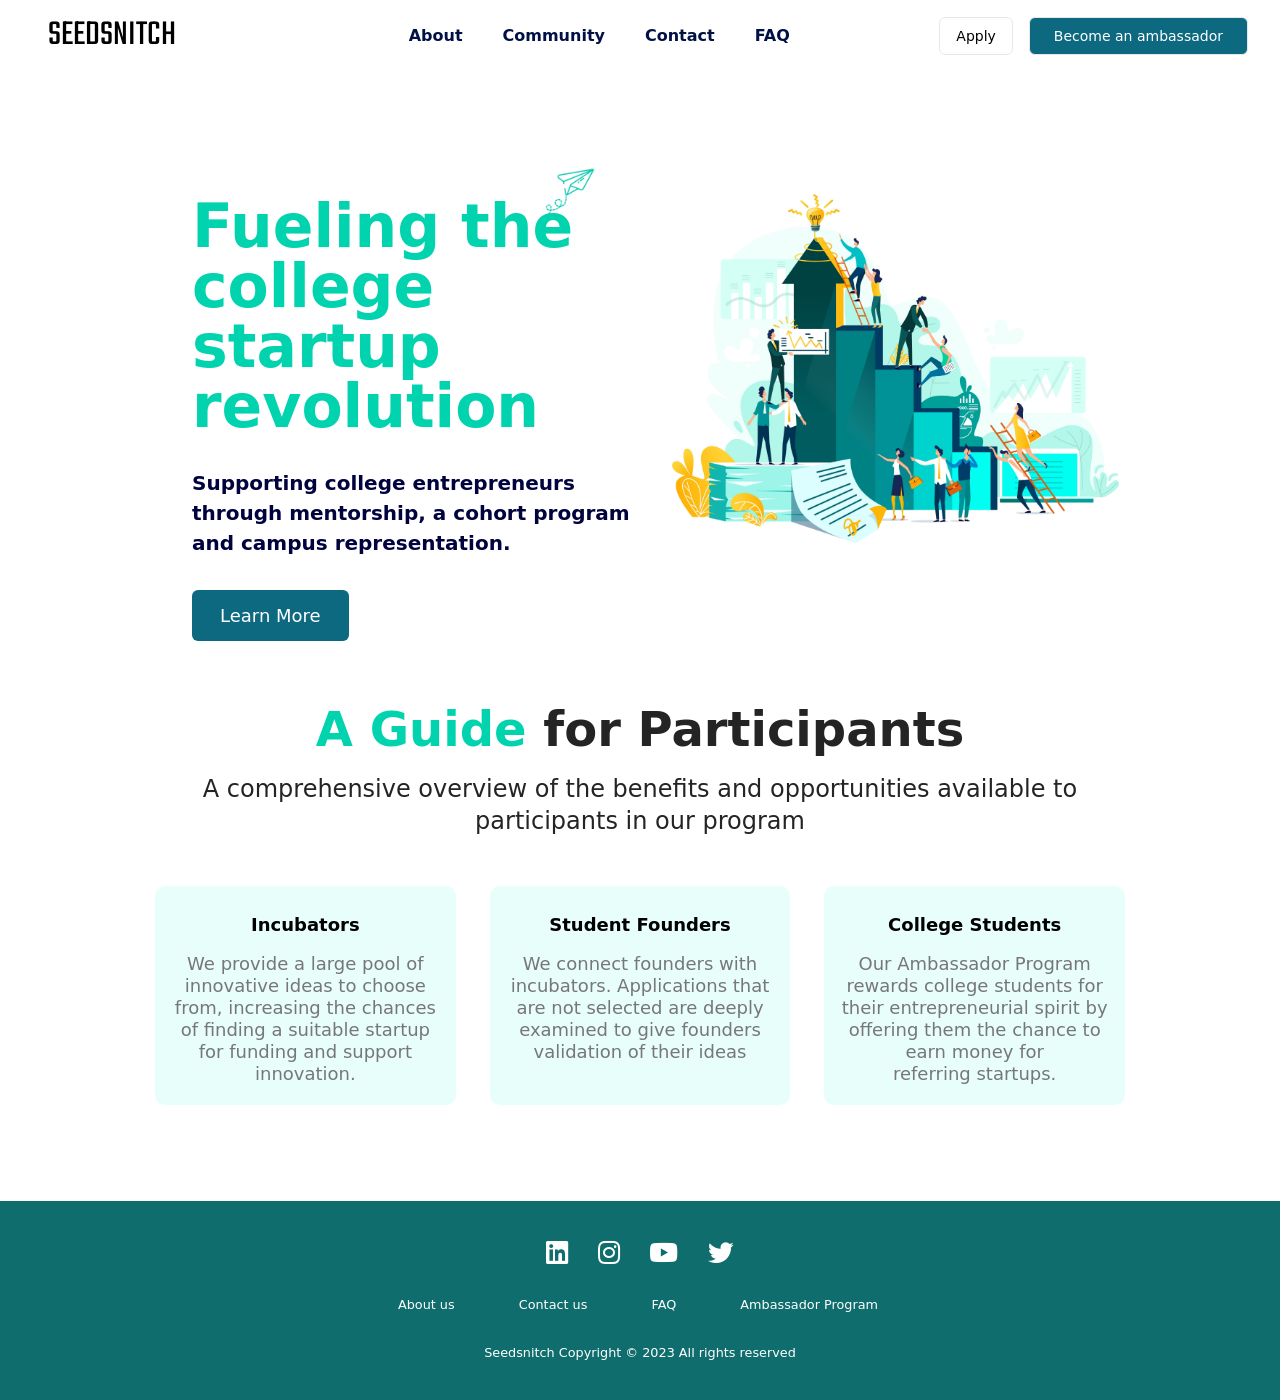
==== commit 64a89990: "testing" ====
--- a/index.html
+++ b/index.html
@@ -111,14 +111,14 @@
       class="hidden h-auto w-screen overflow-hidden md:flex justify-between flex-row mt-24 px-24 mb-6 text-left"
     >
       <div
-        class="w-1/2 space-y-8 flex flex-col justify-center items-center pt-20 text-center"
+        class="w-1/2 space-y-8 flex flex-col justify-center items-start pt-20 text-center pl-24"
         id="intro-text"
       >
         <div
-          class="text-3xl pt-5 md:max-w-3xl text-accent md:text-6xl md:font-bold lg:font-black"
+          class="text-3xl pt-5 md:max-w-3xl text-accent md:text-6xl md:font-bold lg:font-black text-left"
           id="intro-text"
         >
-          <span class="mt-64 relative">
+          <span class="mt-64 relative text-center">
             Fueling the college startup revolution
             <img
               src="img/icon.png"
@@ -126,10 +126,10 @@
             />
           </span>
         </div>
-        <div class="max-w-md text-medBlue font-semibold text-[20px]">
+        <div class="max-w-lg text-medBlue font-semibold text-[20px] text-left">
           <p>
-            Supporting college entrepreneurs through <br />
-            mentorship, a cohort program and <br />campus representation.
+            Supporting college entrepreneurs through mentorship, a cohort
+            program and campus representation.
           </p>
         </div>
         <div>
--- a/css/main.css
+++ b/css/main.css
@@ -1,6 +1,8 @@
 @import url("https://fonts.googleapis.com/css2?family=Inter:wght@100;300;400;500;700&display=swap");
 
 @import url("https://fonts.googleapis.com/css2?family=Teko:wght@400;500;600&display=swap");
+
+@import url("https://fonts.googleapis.com/css2?family=Poppins:wght@400;500;600;700&display=swap");
 
 /*
 ! tailwindcss v3.2.4 | MIT License | https://tailwindcss.com
@@ -756,18 +758,22 @@
   width: 100vw;
 }
 
+.w-1\/3{
+  width: 33.333333%;
+}
+
 .w-\[50px\]{
   width: 50px;
 }
 
+.w-2\/3{
+  width: 66.666667%;
+}
+
 .w-full{
   width: 100%;
 }
 
-.w-2\/3{
-  width: 66.666667%;
-}
-
 .w-\[600px\]{
   width: 600px;
 }
@@ -792,6 +798,18 @@
   width: 180px;
 }
 
+.min-w-\[300px\]{
+  min-width: 300px;
+}
+
+.min-w-\[400px\]{
+  min-width: 400px;
+}
+
+.min-w-\[200px\]{
+  min-width: 200px;
+}
+
 .max-w-md{
   max-width: 28rem;
 }
@@ -808,8 +826,52 @@
   max-width: 42rem;
 }
 
+.max-w-\[400px\]{
+  max-width: 400px;
+}
+
+.max-w-\[350px\]{
+  max-width: 350px;
+}
+
+.max-w-\[200px\]{
+  max-width: 200px;
+}
+
+.max-w-\[500px\]{
+  max-width: 500px;
+}
+
+.max-w-\[800px\]{
+  max-width: 800px;
+}
+
+.max-w-\[900px\]{
+  max-width: 900px;
+}
+
+.max-w-\[750px\]{
+  max-width: 750px;
+}
+
+.max-w-3xl{
+  max-width: 48rem;
+}
+
+.flex-shrink-0{
+  flex-shrink: 0;
+}
+
+.flex-shrink{
+  flex-shrink: 1;
+}
+
 .shrink-0{
   flex-shrink: 0;
+}
+
+.flex-grow{
+  flex-grow: 1;
 }
 
 .transform{
@@ -850,6 +912,10 @@
   align-items: flex-start;
 }
 
+.items-end{
+  align-items: flex-end;
+}
+
 .items-center{
   align-items: center;
 }
@@ -923,6 +989,18 @@
   margin-bottom: calc(0.75rem * var(--tw-space-y-reverse));
 }
 
+.space-y-10 > :not([hidden]) ~ :not([hidden]){
+  --tw-space-y-reverse: 0;
+  margin-top: calc(2.5rem * calc(1 - var(--tw-space-y-reverse)));
+  margin-bottom: calc(2.5rem * var(--tw-space-y-reverse));
+}
+
+.space-y-5 > :not([hidden]) ~ :not([hidden]){
+  --tw-space-y-reverse: 0;
+  margin-top: calc(1.25rem * calc(1 - var(--tw-space-y-reverse)));
+  margin-bottom: calc(1.25rem * var(--tw-space-y-reverse));
+}
+
 .self-end{
   align-self: flex-end;
 }
@@ -1008,6 +1086,11 @@
   background-color: rgb(248 250 252 / var(--tw-bg-opacity));
 }
 
+.bg-black{
+  --tw-bg-opacity: 1;
+  background-color: rgb(0 0 0 / var(--tw-bg-opacity));
+}
+
 .bg-\[\#0f6d6d\]{
   --tw-bg-opacity: 1;
   background-color: rgb(15 109 109 / var(--tw-bg-opacity));
@@ -1033,6 +1116,21 @@
   background-color: rgb(1 211 175 / var(--tw-bg-opacity));
 }
 
+.bg-\[\#c7cacb\]{
+  --tw-bg-opacity: 1;
+  background-color: rgb(199 202 203 / var(--tw-bg-opacity));
+}
+
+.bg-red-400{
+  --tw-bg-opacity: 1;
+  background-color: rgb(248 113 113 / var(--tw-bg-opacity));
+}
+
+.bg-textBlue{
+  --tw-bg-opacity: 1;
+  background-color: rgb(1 17 69 / var(--tw-bg-opacity));
+}
+
 .object-contain{
   -o-object-fit: contain;
      object-fit: contain;
@@ -1043,6 +1141,11 @@
      object-fit: cover;
 }
 
+.object-fill{
+  -o-object-fit: fill;
+     object-fit: fill;
+}
+
 .object-right{
   -o-object-position: right;
      object-position: right;
@@ -1060,6 +1163,18 @@
   padding: 0.5rem;
 }
 
+.p-6{
+  padding: 1.5rem;
+}
+
+.p-9{
+  padding: 2.25rem;
+}
+
+.p-0{
+  padding: 0px;
+}
+
 .px-4{
   padding-left: 1rem;
   padding-right: 1rem;
@@ -1115,26 +1230,26 @@
   padding-bottom: 3rem;
 }
 
+.px-10{
+  padding-left: 2.5rem;
+  padding-right: 2.5rem;
+}
+
+.py-10{
+  padding-top: 2.5rem;
+  padding-bottom: 2.5rem;
+}
+
 .px-6{
   padding-left: 1.5rem;
   padding-right: 1.5rem;
 }
 
-.py-10{
-  padding-top: 2.5rem;
-  padding-bottom: 2.5rem;
-}
-
 .py-6{
   padding-top: 1.5rem;
   padding-bottom: 1.5rem;
 }
 
-.px-10{
-  padding-left: 2.5rem;
-  padding-right: 2.5rem;
-}
-
 .pt-4{
   padding-top: 1rem;
 }
@@ -1179,6 +1294,46 @@
   padding-top: 5rem;
 }
 
+.pl-10{
+  padding-left: 2.5rem;
+}
+
+.pt-24{
+  padding-top: 6rem;
+}
+
+.pt-28{
+  padding-top: 7rem;
+}
+
+.pt-10{
+  padding-top: 2.5rem;
+}
+
+.pt-8{
+  padding-top: 2rem;
+}
+
+.pl-12{
+  padding-left: 3rem;
+}
+
+.pl-24{
+  padding-left: 6rem;
+}
+
+.pr-10{
+  padding-right: 2.5rem;
+}
+
+.pr-24{
+  padding-right: 6rem;
+}
+
+.pr-20{
+  padding-right: 5rem;
+}
+
 .text-left{
   text-align: left;
 }
@@ -1189,6 +1344,10 @@
 
 .font-title{
   font-family: Teko;
+}
+
+.font-pop{
+  font-family: Poppins;
 }
 
 .text-4xl{
@@ -1317,6 +1476,21 @@
 .text-\[\#242424\]{
   --tw-text-opacity: 1;
   color: rgb(36 36 36 / var(--tw-text-opacity));
+}
+
+.text-darkGreen{
+  --tw-text-opacity: 1;
+  color: rgb(6 54 56 / var(--tw-text-opacity));
+}
+
+.text-\[\#7594eb\]{
+  --tw-text-opacity: 1;
+  color: rgb(117 148 235 / var(--tw-text-opacity));
+}
+
+.text-\[\#90ba82\]{
+  --tw-text-opacity: 1;
+  color: rgb(144 186 130 / var(--tw-text-opacity));
 }
 
 .shadow{
@@ -1937,7 +2111,7 @@
 
 .course-col p {
   color: #777;
-  font-size: 14px;
+  font-size: 18px;
   font-weight: 400;
   line-height: 22px;
   text-align: center;
@@ -2180,25 +2354,34 @@
     padding-top: 3rem;
   }
 
+  .md\:text-left{
+    text-align: left;
+  }
+
   .md\:text-sm{
     font-size: 0.875rem;
     line-height: 1.25rem;
   }
 
+  .md\:text-7xl{
+    font-size: 4.5rem;
+    line-height: 1;
+  }
+
+  .md\:text-5xl{
+    font-size: 3rem;
+    line-height: 1;
+  }
+
+  .md\:text-\[24px\]{
+    font-size: 24px;
+  }
+
   .md\:text-6xl{
     font-size: 3.75rem;
     line-height: 1;
   }
 
-  .md\:text-5xl{
-    font-size: 3rem;
-    line-height: 1;
-  }
-
-  .md\:text-\[24px\]{
-    font-size: 24px;
-  }
-
   .md\:font-bold{
     font-weight: 700;
   }
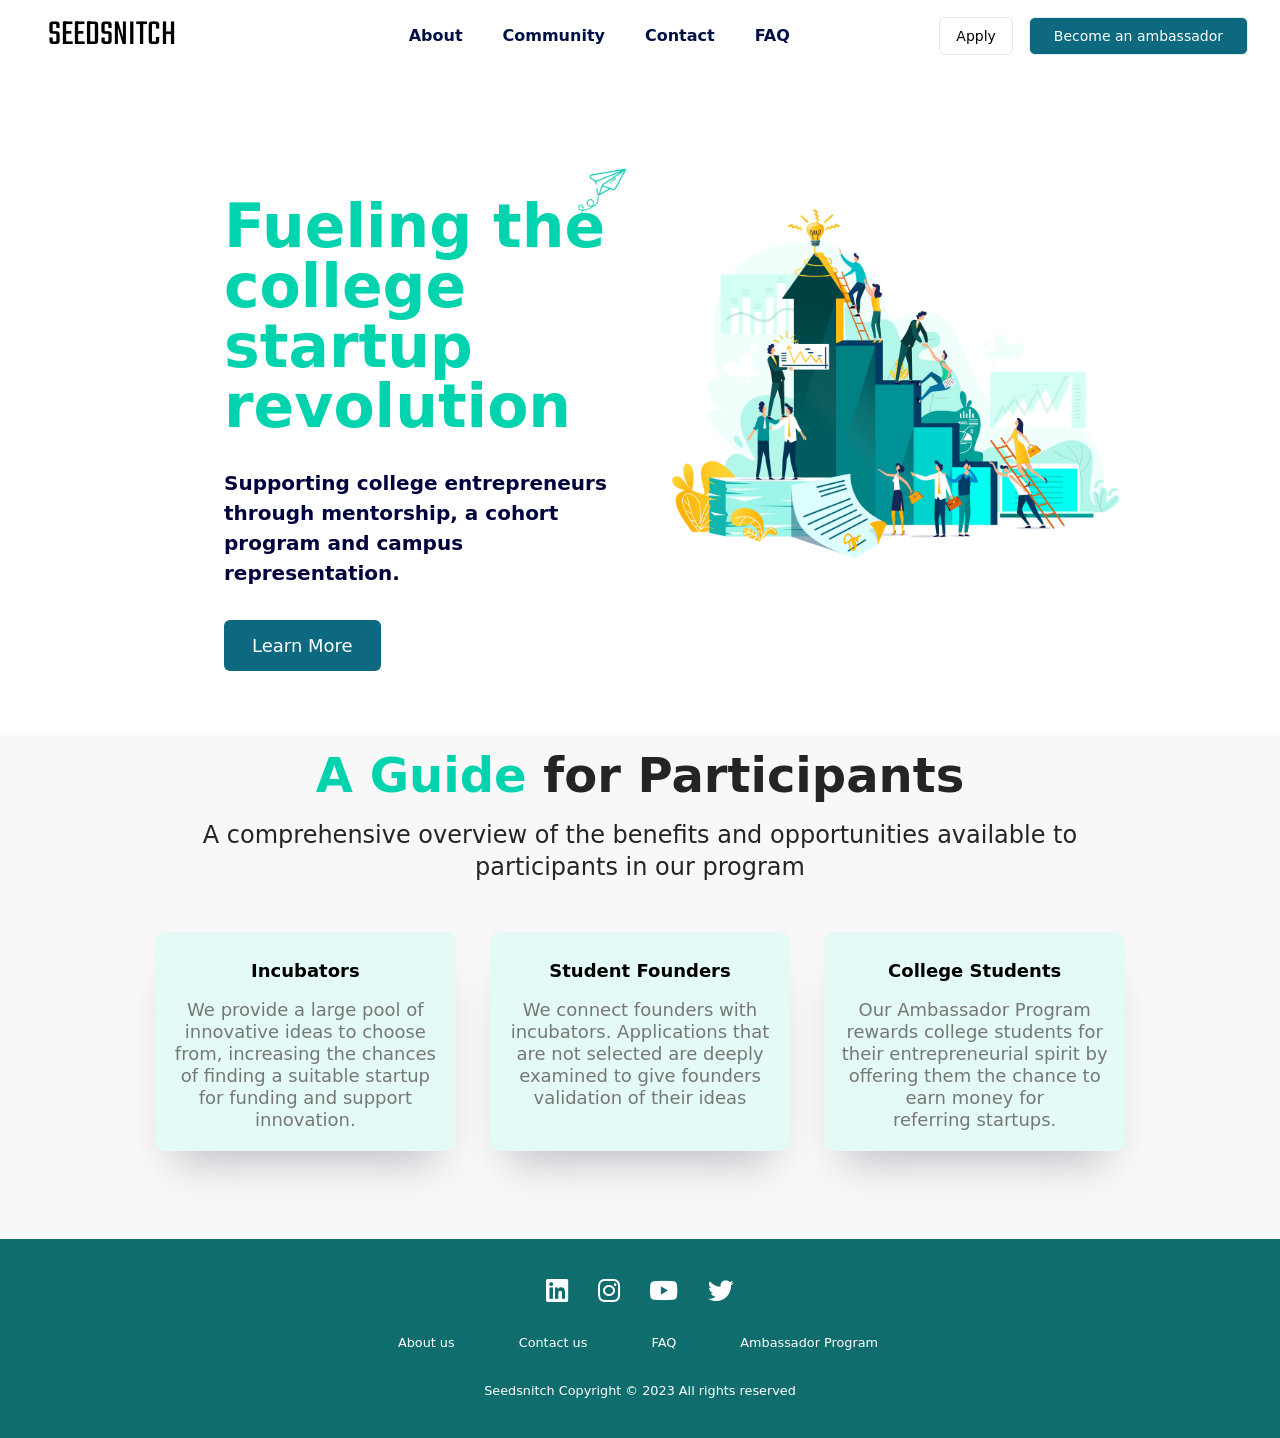
==== commit f3e3f05c: "faq-fixed" ====
--- a/index.html
+++ b/index.html
@@ -111,7 +111,7 @@
       class="hidden h-auto w-screen overflow-hidden md:flex justify-between flex-row mt-24 px-24 mb-6 text-left"
     >
       <div
-        class="w-1/2 space-y-8 flex flex-col justify-center items-start pt-20 text-center pl-24"
+        class="w-1/2 space-y-8 flex flex-col justify-center items-start pt-20 text-center pl-32"
         id="intro-text"
       >
         <div
@@ -178,9 +178,10 @@
       <img src="img/2.jpg" class="w-full h-auto" alt="">
     </div> -->
     </section>
+
     <section>
       <div
-        class="w-full mx-auto h-auto flex flex-col items-center justify-center px-10 md:px-6 md:mb-12 mb-6 mt-16"
+        class="w-full mx-auto h-auto flex flex-col items-center justify-center px-10 md:px-6 md:mb-0 md:pb-10 mb-6 mt-16 bg-[#f8f8f8] pt-4"
       >
         <h2 class="font-bold text-center text-4xl md:text-5xl pb-2 text-accent">
           A Guide <span class="text-[#242424]">for Participants</span>
--- a/css/main.css
+++ b/css/main.css
@@ -685,10 +685,6 @@
   margin-bottom: 3rem;
 }
 
-.ml-10{
-  margin-left: 2.5rem;
-}
-
 .mb-8{
   margin-bottom: 2rem;
 }
@@ -709,8 +705,16 @@
   margin-bottom: 5rem;
 }
 
+.mr-3{
+  margin-right: 0.75rem;
+}
+
 .mb-4{
   margin-bottom: 1rem;
+}
+
+.ml-2{
+  margin-left: 0.5rem;
 }
 
 .block{
@@ -746,6 +750,10 @@
   height: 1px;
 }
 
+.h-\[450px\]{
+  height: 450px;
+}
+
 .h-\[400px\]{
   height: 400px;
 }
@@ -758,22 +766,18 @@
   width: 100vw;
 }
 
-.w-1\/3{
-  width: 33.333333%;
-}
-
 .w-\[50px\]{
   width: 50px;
 }
 
+.w-full{
+  width: 100%;
+}
+
 .w-2\/3{
   width: 66.666667%;
 }
 
-.w-full{
-  width: 100%;
-}
-
 .w-\[600px\]{
   width: 600px;
 }
@@ -798,80 +802,20 @@
   width: 180px;
 }
 
-.min-w-\[300px\]{
-  min-width: 300px;
-}
-
-.min-w-\[400px\]{
-  min-width: 400px;
-}
-
-.min-w-\[200px\]{
-  min-width: 200px;
-}
-
-.max-w-md{
-  max-width: 28rem;
+.max-w-lg{
+  max-width: 32rem;
 }
 
 .max-w-\[600px\]{
   max-width: 600px;
 }
 
-.max-w-lg{
-  max-width: 32rem;
-}
-
 .max-w-2xl{
   max-width: 42rem;
 }
 
-.max-w-\[400px\]{
-  max-width: 400px;
-}
-
-.max-w-\[350px\]{
-  max-width: 350px;
-}
-
-.max-w-\[200px\]{
-  max-width: 200px;
-}
-
-.max-w-\[500px\]{
-  max-width: 500px;
-}
-
-.max-w-\[800px\]{
-  max-width: 800px;
-}
-
-.max-w-\[900px\]{
-  max-width: 900px;
-}
-
-.max-w-\[750px\]{
-  max-width: 750px;
-}
-
-.max-w-3xl{
-  max-width: 48rem;
-}
-
-.flex-shrink-0{
-  flex-shrink: 0;
-}
-
-.flex-shrink{
-  flex-shrink: 1;
-}
-
 .shrink-0{
   flex-shrink: 0;
-}
-
-.flex-grow{
-  flex-grow: 1;
 }
 
 .transform{
@@ -912,10 +856,6 @@
   align-items: flex-start;
 }
 
-.items-end{
-  align-items: flex-end;
-}
-
 .items-center{
   align-items: center;
 }
@@ -989,18 +929,6 @@
   margin-bottom: calc(0.75rem * var(--tw-space-y-reverse));
 }
 
-.space-y-10 > :not([hidden]) ~ :not([hidden]){
-  --tw-space-y-reverse: 0;
-  margin-top: calc(2.5rem * calc(1 - var(--tw-space-y-reverse)));
-  margin-bottom: calc(2.5rem * var(--tw-space-y-reverse));
-}
-
-.space-y-5 > :not([hidden]) ~ :not([hidden]){
-  --tw-space-y-reverse: 0;
-  margin-top: calc(1.25rem * calc(1 - var(--tw-space-y-reverse)));
-  margin-bottom: calc(1.25rem * var(--tw-space-y-reverse));
-}
-
 .self-end{
   align-self: flex-end;
 }
@@ -1086,9 +1014,9 @@
   background-color: rgb(248 250 252 / var(--tw-bg-opacity));
 }
 
-.bg-black{
+.bg-\[\#f8f8f8\]{
   --tw-bg-opacity: 1;
-  background-color: rgb(0 0 0 / var(--tw-bg-opacity));
+  background-color: rgb(248 248 248 / var(--tw-bg-opacity));
 }
 
 .bg-\[\#0f6d6d\]{
@@ -1096,11 +1024,6 @@
   background-color: rgb(15 109 109 / var(--tw-bg-opacity));
 }
 
-.bg-\[\#f8f8f8\]{
-  --tw-bg-opacity: 1;
-  background-color: rgb(248 248 248 / var(--tw-bg-opacity));
-}
-
 .bg-\[\#242424\]{
   --tw-bg-opacity: 1;
   background-color: rgb(36 36 36 / var(--tw-bg-opacity));
@@ -1116,21 +1039,6 @@
   background-color: rgb(1 211 175 / var(--tw-bg-opacity));
 }
 
-.bg-\[\#c7cacb\]{
-  --tw-bg-opacity: 1;
-  background-color: rgb(199 202 203 / var(--tw-bg-opacity));
-}
-
-.bg-red-400{
-  --tw-bg-opacity: 1;
-  background-color: rgb(248 113 113 / var(--tw-bg-opacity));
-}
-
-.bg-textBlue{
-  --tw-bg-opacity: 1;
-  background-color: rgb(1 17 69 / var(--tw-bg-opacity));
-}
-
 .object-contain{
   -o-object-fit: contain;
      object-fit: contain;
@@ -1141,11 +1049,6 @@
      object-fit: cover;
 }
 
-.object-fill{
-  -o-object-fit: fill;
-     object-fit: fill;
-}
-
 .object-right{
   -o-object-position: right;
      object-position: right;
@@ -1163,18 +1066,6 @@
   padding: 0.5rem;
 }
 
-.p-6{
-  padding: 1.5rem;
-}
-
-.p-9{
-  padding: 2.25rem;
-}
-
-.p-0{
-  padding: 0px;
-}
-
 .px-4{
   padding-left: 1rem;
   padding-right: 1rem;
@@ -1266,8 +1157,12 @@
   padding-right: 1rem;
 }
 
-.pt-36{
-  padding-top: 9rem;
+.pt-20{
+  padding-top: 5rem;
+}
+
+.pl-32{
+  padding-left: 8rem;
 }
 
 .pt-5{
@@ -1278,6 +1173,10 @@
   padding-bottom: 0.5rem;
 }
 
+.pb-12{
+  padding-bottom: 3rem;
+}
+
 .pt-6{
   padding-top: 1.5rem;
 }
@@ -1286,52 +1185,8 @@
   padding-bottom: 0.75rem;
 }
 
-.pb-12{
-  padding-bottom: 3rem;
-}
-
-.pt-20{
-  padding-top: 5rem;
-}
-
-.pl-10{
-  padding-left: 2.5rem;
-}
-
-.pt-24{
-  padding-top: 6rem;
-}
-
-.pt-28{
-  padding-top: 7rem;
-}
-
-.pt-10{
-  padding-top: 2.5rem;
-}
-
-.pt-8{
-  padding-top: 2rem;
-}
-
-.pl-12{
-  padding-left: 3rem;
-}
-
-.pl-24{
-  padding-left: 6rem;
-}
-
-.pr-10{
-  padding-right: 2.5rem;
-}
-
-.pr-24{
-  padding-right: 6rem;
-}
-
-.pr-20{
-  padding-right: 5rem;
+.pl-28{
+  padding-left: 7rem;
 }
 
 .text-left{
@@ -1344,10 +1199,6 @@
 
 .font-title{
   font-family: Teko;
-}
-
-.font-pop{
-  font-family: Poppins;
 }
 
 .text-4xl{
@@ -1476,21 +1327,6 @@
 .text-\[\#242424\]{
   --tw-text-opacity: 1;
   color: rgb(36 36 36 / var(--tw-text-opacity));
-}
-
-.text-darkGreen{
-  --tw-text-opacity: 1;
-  color: rgb(6 54 56 / var(--tw-text-opacity));
-}
-
-.text-\[\#7594eb\]{
-  --tw-text-opacity: 1;
-  color: rgb(117 148 235 / var(--tw-text-opacity));
-}
-
-.text-\[\#90ba82\]{
-  --tw-text-opacity: 1;
-  color: rgb(144 186 130 / var(--tw-text-opacity));
 }
 
 .shadow{
@@ -1506,6 +1342,19 @@
 
 a {
   transition: 0.5ms ease-in;
+}
+
+:root {
+  --red: hsl(0, 78%, 62%);
+  --cyan: hsl(180, 62%, 55%);
+  --orange: hsl(34, 97%, 64%);
+  --blue: hsl(212, 86%, 64%);
+  --varyDarkBlue: hsl(234, 12%, 34%);
+  --grayishBlue: hsl(229, 6%, 66%);
+  --veryLightGray: hsl(0, 0%, 98%);
+  --weight1: 200;
+  --weight2: 400;
+  --weight3: 600;
 }
 
 html {
@@ -1806,6 +1655,7 @@
 
 details > summary {
   list-style: none;
+  padding-right: 10%;
 }
 
 details > summary::-webkit-details-marker {
@@ -2127,6 +1977,7 @@
 .course-col {
   flex-basis: 31%;
   background-color: #befcf35e;
+  box-shadow: 0px 30px 40px -20px var(--grayishBlue);
   border-radius: 10px;
   margin-bottom: 5%;
   padding: 15px 12px;
@@ -2145,6 +1996,22 @@
   box-shadow: 0px 0px 20px 0px rgba(0, 0, 0, 0.2);
 }
 
+.cyan {
+  border-top: 3px solid var(--cyan);
+}
+
+.red {
+  border-top: 3px solid var(--red);
+}
+
+.blue {
+  border-top: 3px solid var(--blue);
+}
+
+.orange {
+  border-top: 3px solid var(--orange);
+}
+
 .hover\:bg-accent:hover{
   --tw-bg-opacity: 1;
   background-color: rgb(1 211 175 / var(--tw-bg-opacity));
@@ -2187,18 +2054,10 @@
 }
 
 @media (min-width: 768px){
-  .md\:absolute{
-    position: absolute;
-  }
-
   .md\:top-0{
     top: 0px;
   }
 
-  .md\:mb-12{
-    margin-bottom: 3rem;
-  }
-
   .md\:mb-0{
     margin-bottom: 0px;
   }
@@ -2225,10 +2084,6 @@
 
   .md\:hidden{
     display: none;
-  }
-
-  .md\:h-\[590px\]{
-    height: 590px;
   }
 
   .md\:w-1\/2{
@@ -2334,6 +2189,10 @@
     padding-right: 2rem;
   }
 
+  .md\:pb-10{
+    padding-bottom: 2.5rem;
+  }
+
   .md\:pt-8{
     padding-top: 2rem;
   }
@@ -2346,16 +2205,16 @@
     padding-left: 3.5rem;
   }
 
+  .md\:pl-10{
+    padding-left: 2.5rem;
+  }
+
   .md\:pt-10{
     padding-top: 2.5rem;
   }
 
   .md\:pt-12{
     padding-top: 3rem;
-  }
-
-  .md\:text-left{
-    text-align: left;
   }
 
   .md\:text-sm{
@@ -2363,8 +2222,8 @@
     line-height: 1.25rem;
   }
 
-  .md\:text-7xl{
-    font-size: 4.5rem;
+  .md\:text-6xl{
+    font-size: 3.75rem;
     line-height: 1;
   }
 
@@ -2377,11 +2236,6 @@
     font-size: 24px;
   }
 
-  .md\:text-6xl{
-    font-size: 3.75rem;
-    line-height: 1;
-  }
-
   .md\:font-bold{
     font-weight: 700;
   }
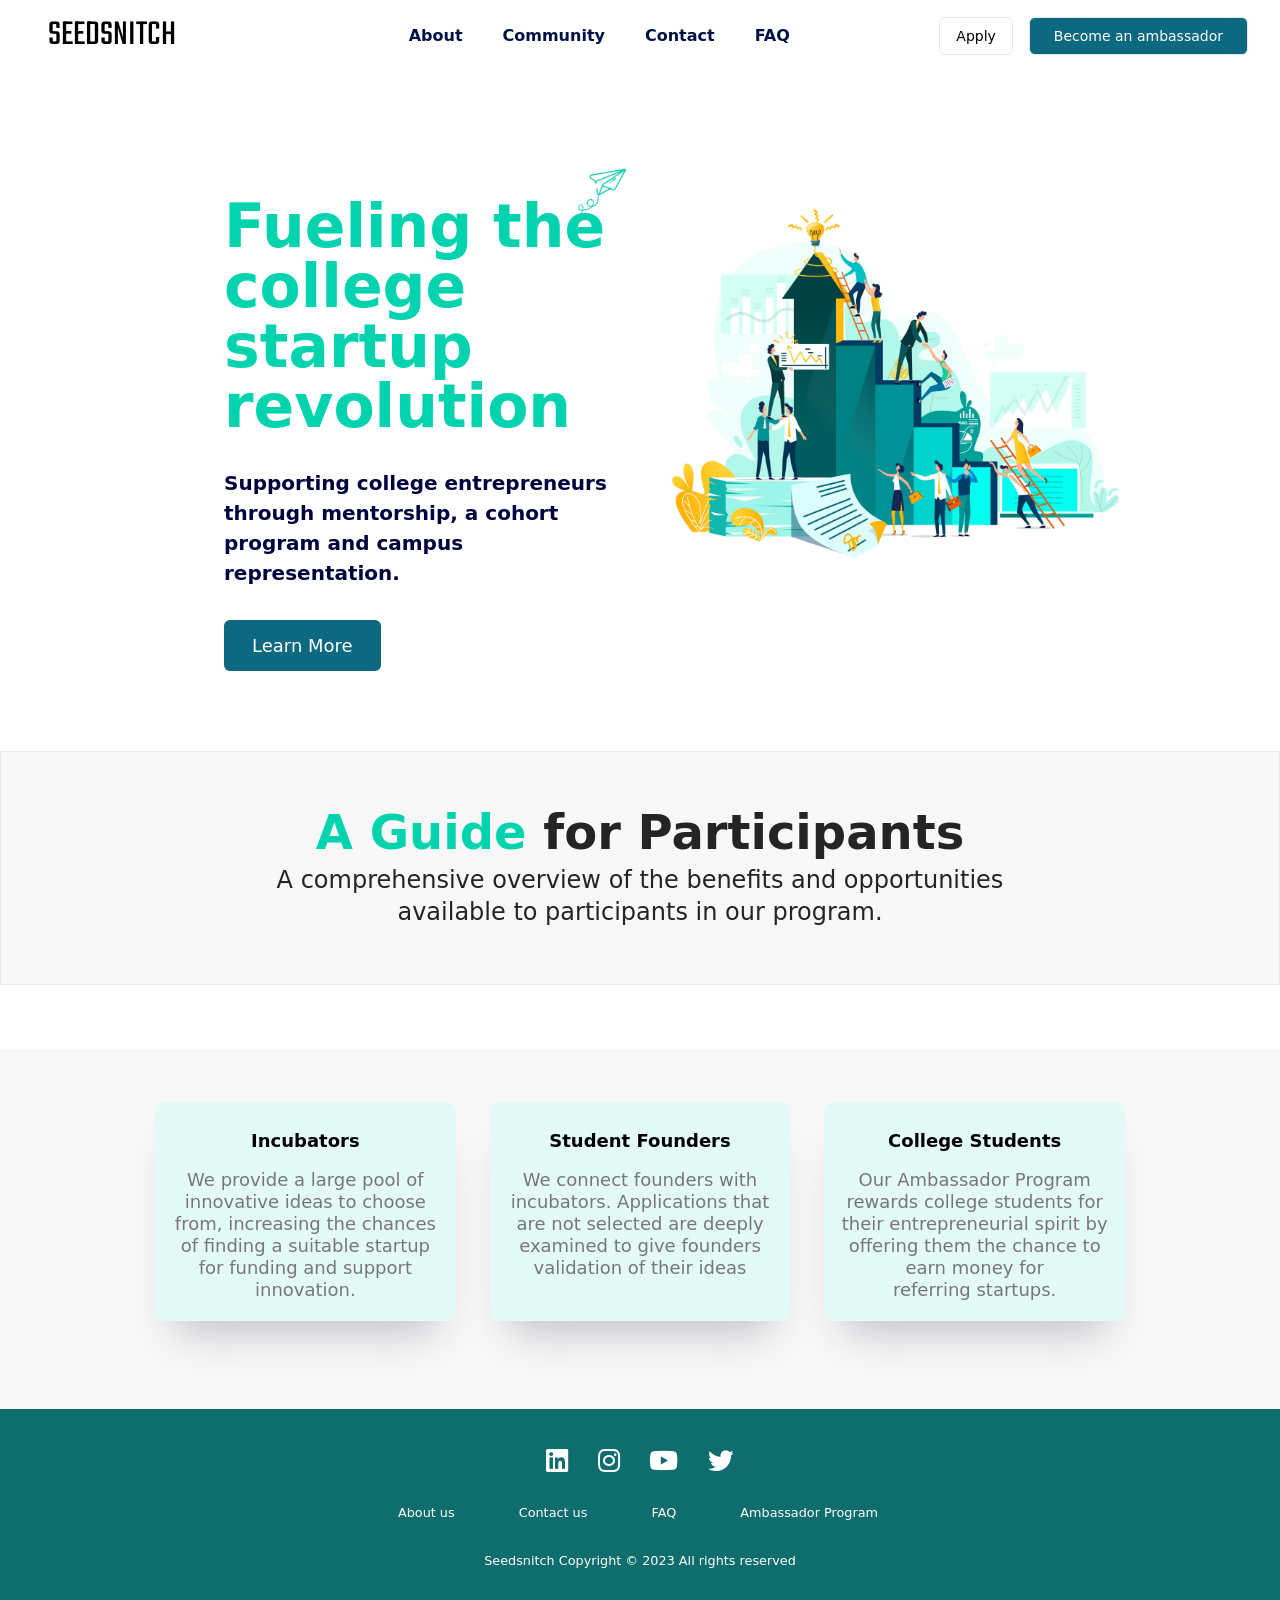
==== commit c21c97f1: "check" ====
--- a/index.html
+++ b/index.html
@@ -179,19 +179,29 @@
     </div> -->
     </section>
 
+    <section
+      class="mt-20 gap-x-8 h-auto md:flex-row px-4 md:px-0 md:gap-x-16 bg-[#f8f8f8] w-full border border-b-slate-200"
+    >
+      <div
+        class="text-center md:w-1/2 w-full h-full mx-auto flex flex-col items-center justify-start md:py-12"
+      >
+        <div class="w-full md:w-[800px] text-center p-4 md:p-2">
+          <h2
+            class="md:font-extrabold font-bold text-4xl md:text-5xl pb-2 text-accent"
+          >
+            A Guide <span class="text-[#242424]">for Participants</span>
+          </h2>
+          <h2 class="font-light text-2xl md:font-normal text-[#242424]">
+            A comprehensive overview of the benefits and opportunities available
+            to participants in our program.
+          </h2>
+        </div>
+      </div>
+    </section>
     <section>
       <div
         class="w-full mx-auto h-auto flex flex-col items-center justify-center px-10 md:px-6 md:mb-0 md:pb-10 mb-6 mt-16 bg-[#f8f8f8] pt-4"
       >
-        <h2 class="font-bold text-center text-4xl md:text-5xl pb-2 text-accent">
-          A Guide <span class="text-[#242424]">for Participants</span>
-        </h2>
-        <h2
-          class="font-light text-2xl md:max-w-4xl text-center my-3 md:font-normal text-[#242424]"
-        >
-          A comprehensive overview of the benefits and opportunities available
-          to participants in our program
-        </h2>
         <div class="index-row flex flex-col md:flex-row container">
           <div class="course-col">
             <h3>Incubators</h3>
--- a/css/main.css
+++ b/css/main.css
@@ -802,6 +802,10 @@
   width: 180px;
 }
 
+.w-\[150px\]{
+  width: 150px;
+}
+
 .max-w-lg{
   max-width: 32rem;
 }
@@ -1039,6 +1043,11 @@
   background-color: rgb(1 211 175 / var(--tw-bg-opacity));
 }
 
+.bg-black{
+  --tw-bg-opacity: 1;
+  background-color: rgb(0 0 0 / var(--tw-bg-opacity));
+}
+
 .object-contain{
   -o-object-fit: contain;
      object-fit: contain;
@@ -1064,6 +1073,14 @@
 
 .p-2{
   padding: 0.5rem;
+}
+
+.p-0{
+  padding: 0px;
+}
+
+.p-9{
+  padding: 2.25rem;
 }
 
 .px-4{
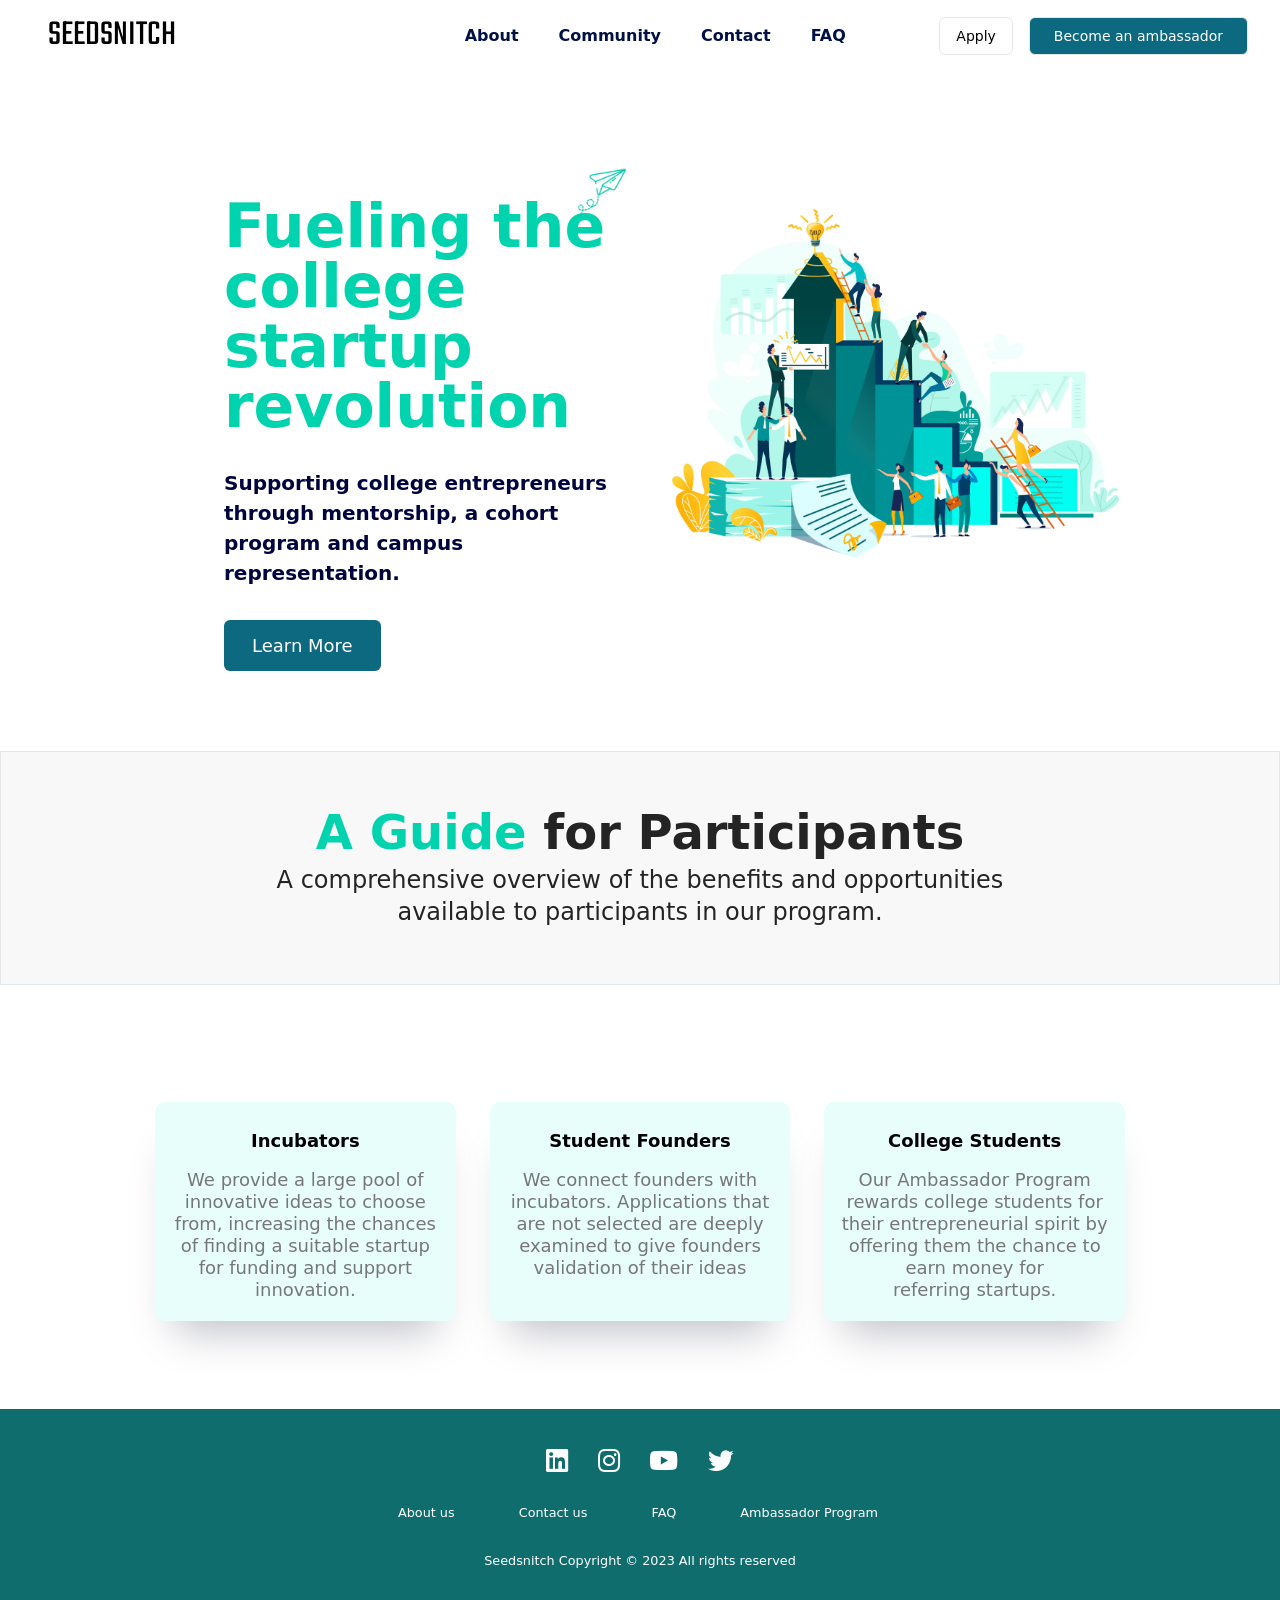
==== commit 21100cff: "seo" ====
--- a/index.html
+++ b/index.html
@@ -1,7 +1,7 @@
 <!DOCTYPE html>
 <html lang="en">
   <head>
-    <link rel="icon" type="image/x-icon" href="../img/favicon.ico.png" />
+    <link rel="icon" type="image/x-icon" href="./img/favicon.ico.png" />
 
     <meta charset="UTF-8" />
     <meta http-equiv="X-UA-Compatible" content="IE=edge" />
@@ -49,7 +49,7 @@
         </a>
       </div>
       <div
-        class="hidden container ml-6 flex-row items-center justify-center space-x-10 md:flex max-w-1/3"
+        class="hidden container pl-28 flex-row items-center justify-center space-x-10 md:flex max-w-1/3"
       >
         <a href="./pages/about.html" class="link">About</a>
         <a href="#" class="link">Community</a>
@@ -200,7 +200,7 @@
     </section>
     <section>
       <div
-        class="w-full mx-auto h-auto flex flex-col items-center justify-center px-10 md:px-6 md:mb-0 md:pb-10 mb-6 mt-16 bg-[#f8f8f8] pt-4"
+        class="w-full mx-auto h-auto flex flex-col items-center justify-center px-10 md:px-6 md:mb-0 md:pb-10 mb-6 mt-16 pt-4"
       >
         <div class="index-row flex flex-col md:flex-row container">
           <div class="course-col">
--- a/css/main.css
+++ b/css/main.css
@@ -630,11 +630,6 @@
   margin-right: auto;
 }
 
-.my-3{
-  margin-top: 0.75rem;
-  margin-bottom: 0.75rem;
-}
-
 .my-4{
   margin-top: 1rem;
   margin-bottom: 1rem;
@@ -738,14 +733,14 @@
   height: fit-content;
 }
 
+.h-full{
+  height: 100%;
+}
+
 .h-\[auto\]{
   height: auto;
 }
 
-.h-full{
-  height: 100%;
-}
-
 .h-px{
   height: 1px;
 }
@@ -800,10 +795,6 @@
 
 .w-\[180px\]{
   width: 180px;
-}
-
-.w-\[150px\]{
-  width: 150px;
 }
 
 .max-w-lg{
@@ -1043,11 +1034,6 @@
   background-color: rgb(1 211 175 / var(--tw-bg-opacity));
 }
 
-.bg-black{
-  --tw-bg-opacity: 1;
-  background-color: rgb(0 0 0 / var(--tw-bg-opacity));
-}
-
 .object-contain{
   -o-object-fit: contain;
      object-fit: contain;
@@ -1073,14 +1059,6 @@
 
 .p-2{
   padding: 0.5rem;
-}
-
-.p-0{
-  padding: 0px;
-}
-
-.p-9{
-  padding: 2.25rem;
 }
 
 .px-4{
@@ -2123,10 +2101,6 @@
     max-width: 48rem;
   }
 
-  .md\:max-w-4xl{
-    max-width: 56rem;
-  }
-
   .md\:max-w-full{
     max-width: 100%;
   }
@@ -2257,12 +2231,12 @@
     font-weight: 700;
   }
 
+  .md\:font-extrabold{
+    font-weight: 800;
+  }
+
   .md\:font-normal{
     font-weight: 400;
-  }
-
-  .md\:font-extrabold{
-    font-weight: 800;
   }
 }
 
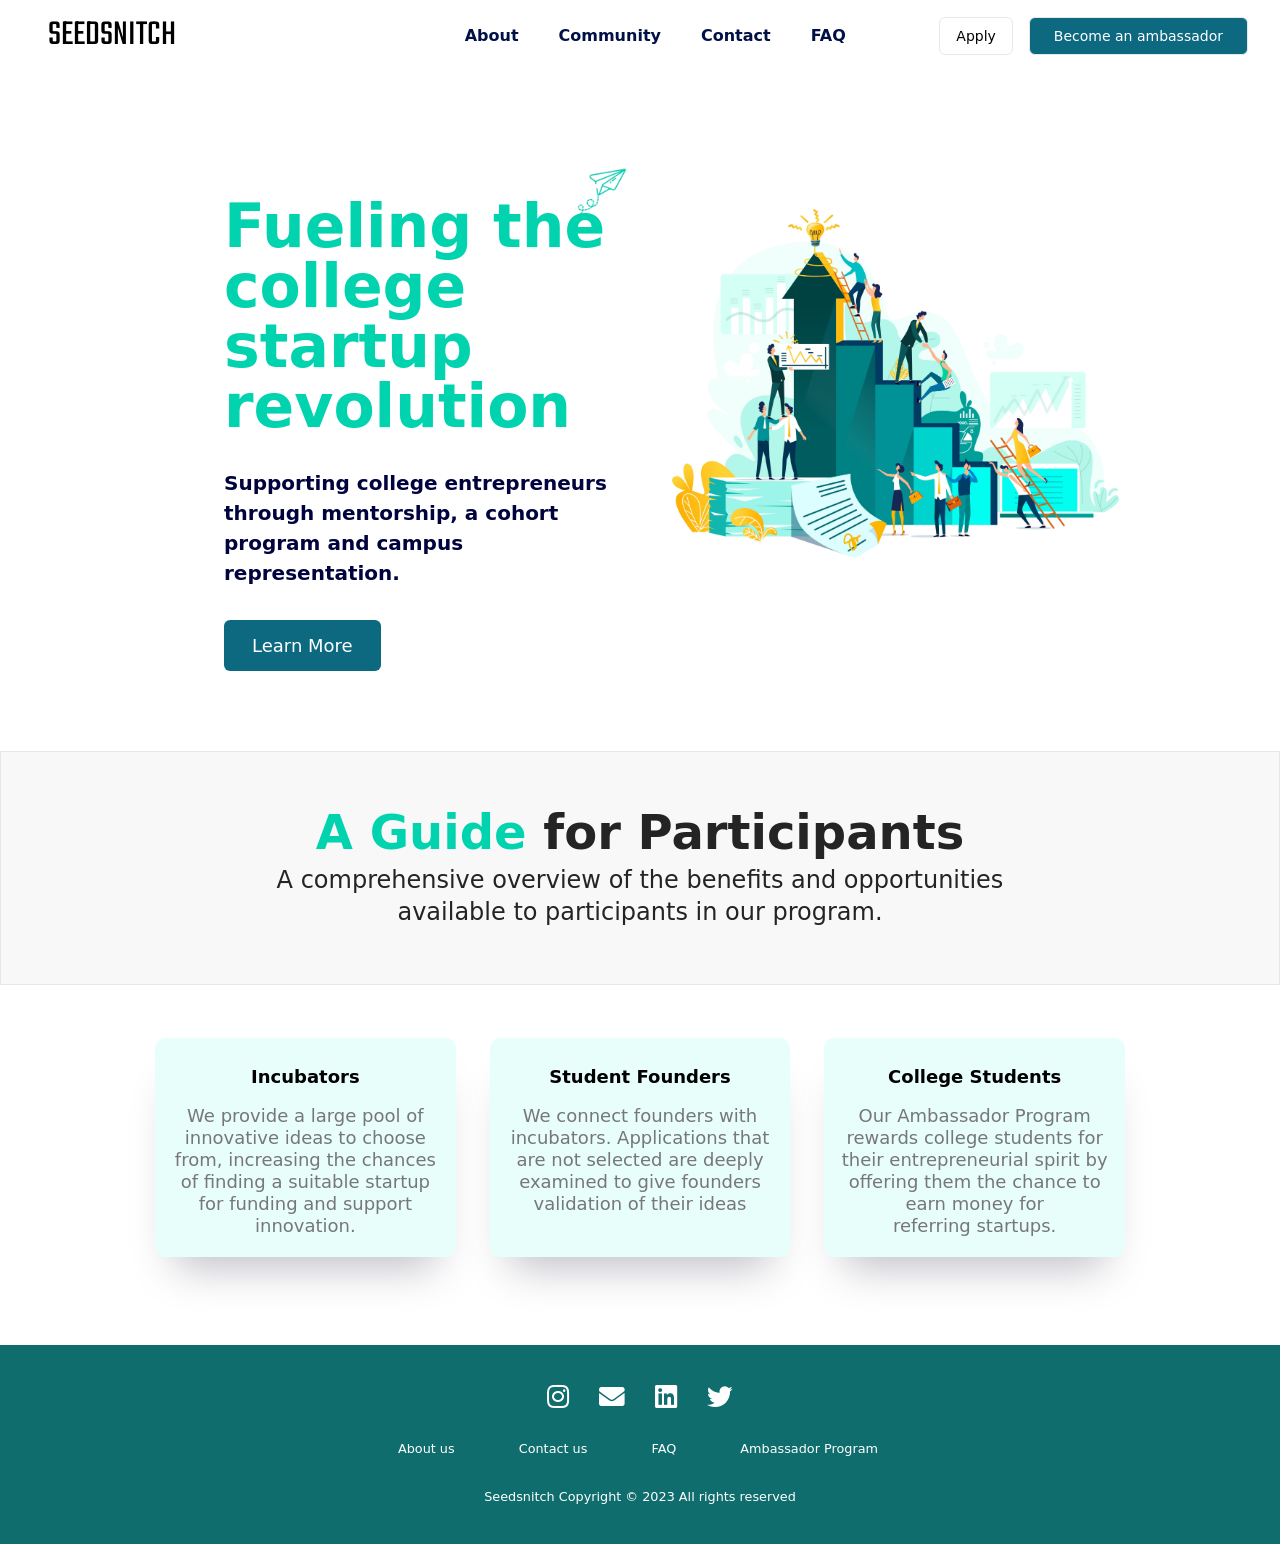
==== commit 69a9a903: "so far final" ====
--- a/index.html
+++ b/index.html
@@ -108,7 +108,7 @@
     <!-- Intro Section -->
     <section
       id="intro"
-      class="hidden h-auto w-screen overflow-hidden md:flex justify-between flex-row mt-24 px-24 mb-6 text-left"
+      class="hidden h-auto w-full overflow-hidden md:flex justify-between flex-row mt-24 px-24 mb-6 text-left"
     >
       <div
         class="w-1/2 space-y-8 flex flex-col justify-center items-start pt-20 text-center pl-32"
@@ -200,7 +200,7 @@
     </section>
     <section>
       <div
-        class="w-full mx-auto h-auto flex flex-col items-center justify-center px-10 md:px-6 md:mb-0 md:pb-10 mb-6 mt-16 pt-4"
+        class="w-full mx-auto h-auto flex flex-col items-center justify-center px-10 md:px-6 md:mb-0 md:pb-10 mb-6 mt-18 pt-4"
       >
         <div class="index-row flex flex-col md:flex-row container">
           <div class="course-col">
@@ -233,10 +233,27 @@
     <footer class="bg-[#0f6d6d] text-white py-2 static bottom-0 left-0 w-full">
       <div class="footer">
         <div class="row">
-          <a href="#" id="linkedin"><i class="fab fa-linkedin"></i></a>
-          <a href="#" id="instagram"><i class="fab fa-instagram"></i></a>
-          <a href="#" id="youtube"><i class="fab fa-youtube"></i></a>
-          <a href="#" id="twitter"><i class="fab fa-twitter"></i></a>
+          <a
+            target="_blank"
+            href="https://instagram.com/seedsnitch?igshid=ZDdkNTZiNTM="
+            id="instagram"
+            ><i class="fab fa-instagram"></i
+          ></a>
+          <a
+            target="_blank"
+            href="https://mail.google.com/mail/?view=cm&fs=1&tf=1&to=connect@seedsnitch.in"
+            id="gmail"
+            ><i class="fas fa-envelope"></i
+          ></a>
+          <a
+            target="_blank"
+            href="https://www.linkedin.com/company/seedsnitch/"
+            id="linkedin"
+            ><i class="fab fa-linkedin"></i
+          ></a>
+          <a target="_blank" href="https://twitter.com/seedsnitch" id="twitter"
+            ><i class="fab fa-twitter"></i
+          ></a>
         </div>
 
         <div class="row">
--- a/css/main.css
+++ b/css/main.css
@@ -640,10 +640,6 @@
   margin-right: -0.75rem;
 }
 
-.ml-6{
-  margin-left: 1.5rem;
-}
-
 .mt-10{
   margin-top: 2.5rem;
 }
@@ -741,10 +737,6 @@
   height: auto;
 }
 
-.h-px{
-  height: 1px;
-}
-
 .h-\[450px\]{
   height: 450px;
 }
@@ -757,22 +749,18 @@
   width: 50%;
 }
 
+.w-full{
+  width: 100%;
+}
+
+.w-\[50px\]{
+  width: 50px;
+}
+
 .w-screen{
   width: 100vw;
 }
 
-.w-\[50px\]{
-  width: 50px;
-}
-
-.w-full{
-  width: 100%;
-}
-
-.w-2\/3{
-  width: 66.666667%;
-}
-
 .w-\[600px\]{
   width: 600px;
 }
@@ -799,10 +787,6 @@
 
 .max-w-lg{
   max-width: 32rem;
-}
-
-.max-w-\[600px\]{
-  max-width: 600px;
 }
 
 .max-w-2xl{
@@ -875,10 +859,6 @@
   justify-content: space-evenly;
 }
 
-.gap-6{
-  gap: 1.5rem;
-}
-
 .gap-4{
   gap: 1rem;
 }
@@ -948,10 +928,6 @@
   border-width: 1px;
 }
 
-.border-0{
-  border-width: 0px;
-}
-
 .border-b-\[2px\]{
   border-bottom-width: 2px;
 }
@@ -1019,11 +995,6 @@
   background-color: rgb(15 109 109 / var(--tw-bg-opacity));
 }
 
-.bg-\[\#242424\]{
-  --tw-bg-opacity: 1;
-  background-color: rgb(36 36 36 / var(--tw-bg-opacity));
-}
-
 .bg-gray-100{
   --tw-bg-opacity: 1;
   background-color: rgb(243 244 246 / var(--tw-bg-opacity));
@@ -1121,21 +1092,21 @@
   padding-right: 2.5rem;
 }
 
+.px-6{
+  padding-left: 1.5rem;
+  padding-right: 1.5rem;
+}
+
+.py-6{
+  padding-top: 1.5rem;
+  padding-bottom: 1.5rem;
+}
+
 .py-10{
   padding-top: 2.5rem;
   padding-bottom: 2.5rem;
 }
 
-.px-6{
-  padding-left: 1.5rem;
-  padding-right: 1.5rem;
-}
-
-.py-6{
-  padding-top: 1.5rem;
-  padding-bottom: 1.5rem;
-}
-
 .pt-4{
   padding-top: 1rem;
 }
@@ -1148,6 +1119,10 @@
   padding-left: 2rem;
 }
 
+.pl-28{
+  padding-left: 7rem;
+}
+
 .pr-4{
   padding-right: 1rem;
 }
@@ -1178,10 +1153,6 @@
 
 .pb-3{
   padding-bottom: 0.75rem;
-}
-
-.pl-28{
-  padding-left: 7rem;
 }
 
 .text-left{
@@ -1233,10 +1204,6 @@
   line-height: 2rem;
 }
 
-.text-\[1em\]{
-  font-size: 1em;
-}
-
 .text-\[40px\]{
   font-size: 40px;
 }
@@ -1267,18 +1234,6 @@
 
 .font-light{
   font-weight: 300;
-}
-
-.font-\[400\]{
-  font-weight: 400;
-}
-
-.uppercase{
-  text-transform: uppercase;
-}
-
-.leading-relaxed{
-  line-height: 1.625;
 }
 
 .leading-tight{
@@ -1729,8 +1684,8 @@
   color: violet;
 }
 
-#youtube:hover {
-  color: red;
+#gmail:hover {
+  color: lightgreen;
 }
 
 #twitter:hover {
@@ -2089,22 +2044,18 @@
     width: 800px;
   }
 
+  .md\:w-\[600px\]{
+    width: 600px;
+  }
+
   .md\:w-full{
     width: 100%;
   }
 
-  .md\:w-\[600px\]{
-    width: 600px;
-  }
-
   .md\:max-w-3xl{
     max-width: 48rem;
   }
 
-  .md\:max-w-full{
-    max-width: 100%;
-  }
-
   .md\:flex-row{
     flex-direction: row;
   }
@@ -2119,10 +2070,6 @@
 
   .md\:justify-between{
     justify-content: space-between;
-  }
-
-  .md\:gap-16{
-    gap: 4rem;
   }
 
   .md\:gap-x-16{
@@ -2130,12 +2077,6 @@
          column-gap: 4rem;
   }
 
-  .md\:space-x-4 > :not([hidden]) ~ :not([hidden]){
-    --tw-space-x-reverse: 0;
-    margin-right: calc(1rem * var(--tw-space-x-reverse));
-    margin-left: calc(1rem * calc(1 - var(--tw-space-x-reverse)));
-  }
-
   .md\:p-2{
     padding: 0.5rem;
   }
@@ -2184,18 +2125,6 @@
     padding-bottom: 2.5rem;
   }
 
-  .md\:pt-8{
-    padding-top: 2rem;
-  }
-
-  .md\:pr-28{
-    padding-right: 7rem;
-  }
-
-  .md\:pl-14{
-    padding-left: 3.5rem;
-  }
-
   .md\:pl-10{
     padding-left: 2.5rem;
   }
@@ -2223,10 +2152,6 @@
     line-height: 1;
   }
 
-  .md\:text-\[24px\]{
-    font-size: 24px;
-  }
-
   .md\:font-bold{
     font-weight: 700;
   }
